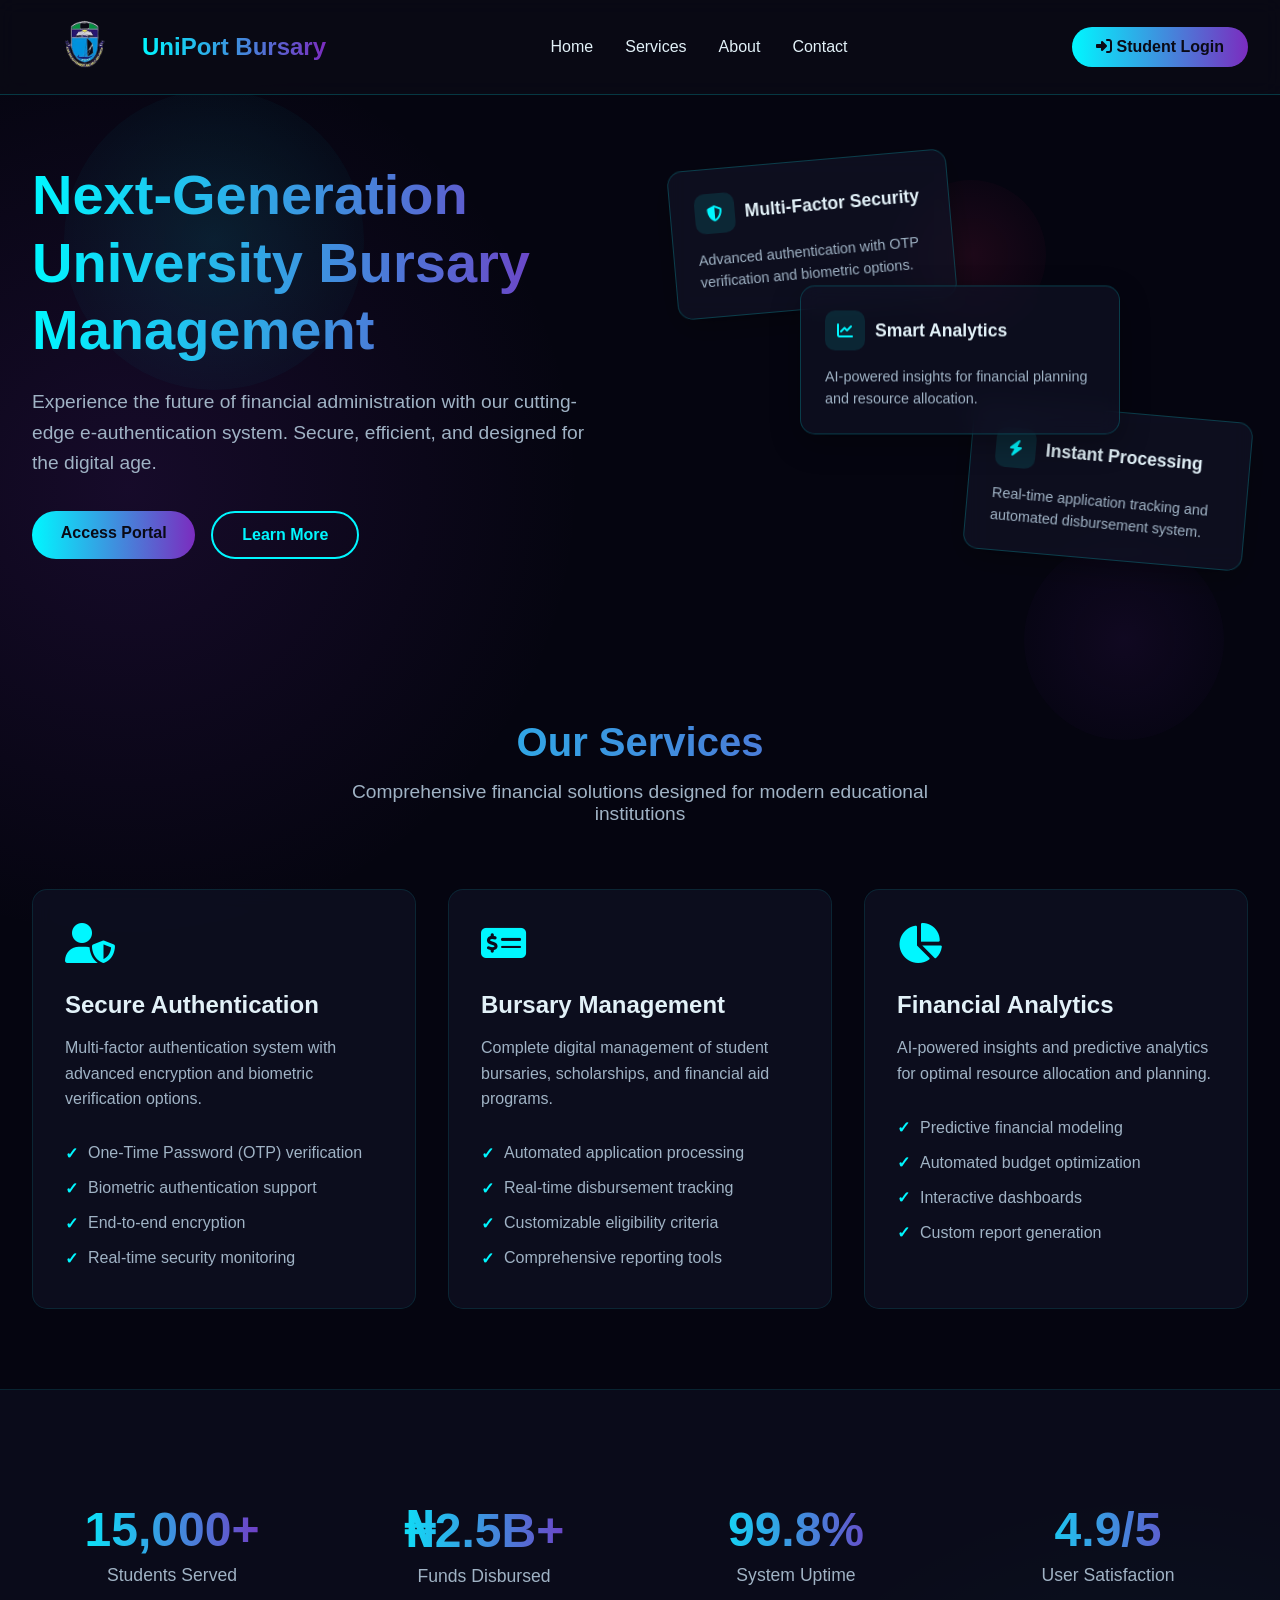
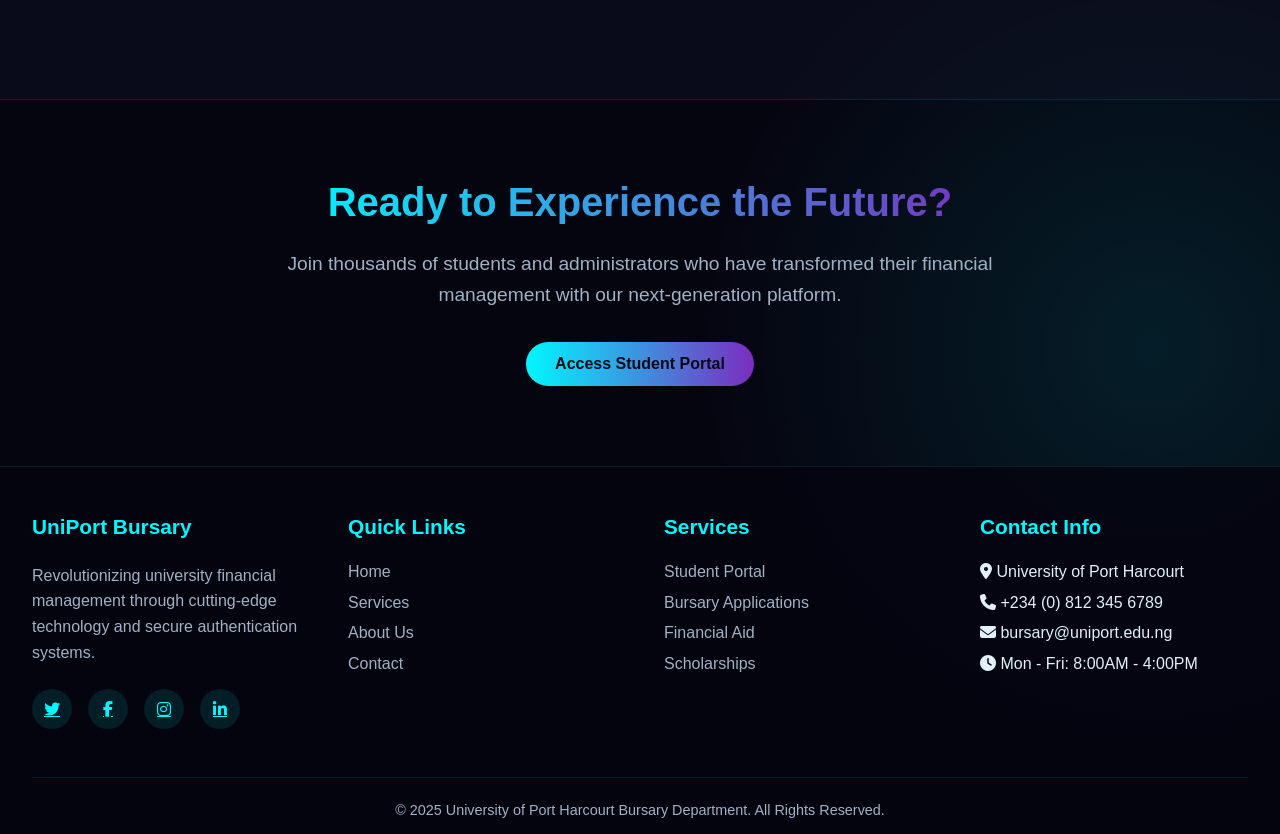
==== index.html @ b762d479 "Add files via upload" ====
<!DOCTYPE html>
<html lang="en">
<head>
    <meta charset="UTF-8">
    <meta name="viewport" content="width=device-width, initial-scale=1.0">
    <title>UniPort Bursary | Next-Gen Financial Management</title>
    <link rel="stylesheet" href="https://cdnjs.cloudflare.com/ajax/libs/font-awesome/6.4.0/css/all.min.css">
    <style>
        * {
            margin: 0;
            padding: 0;
            box-sizing: border-box;
            font-family: 'Segoe UI', Tahoma, Geneva, Verdana, sans-serif;
        }

        :root {
            --primary: #00f7ff;
            --secondary: #7b2cbf;
            --dark: #0a0a16;
            --darker: #050510;
            --light: #e2f1f8;
            --accent: #ff2a6d;
            --card-bg: rgba(16, 18, 36, 0.7);
        }

        body {
            background-color: var(--darker);
            color: var(--light);
            overflow-x: hidden;
            background-image: 
                radial-gradient(circle at 10% 20%, rgba(123, 44, 191, 0.15) 0%, transparent 20%),
                radial-gradient(circle at 90% 80%, rgba(0, 247, 255, 0.1) 0%, transparent 20%);
            min-height: 100vh;
        }

        /* Background Animation */
        .bg-animation {
            position: fixed;
            top: 0;
            left: 0;
            width: 100%;
            height: 100%;
            z-index: -1;
            overflow: hidden;
        }

        .floating-shape {
            position: absolute;
            border-radius: 50%;
            background: radial-gradient(circle, var(--primary), transparent);
            opacity: 0.1;
            animation: float 20s infinite linear;
        }

        .floating-shape:nth-child(1) {
            width: 300px;
            height: 300px;
            top: 10%;
            left: 5%;
            animation-delay: 0s;
        }

        .floating-shape:nth-child(2) {
            width: 200px;
            height: 200px;
            top: 60%;
            left: 80%;
            animation-delay: -5s;
            background: radial-gradient(circle, var(--secondary), transparent);
        }

        .floating-shape:nth-child(3) {
            width: 150px;
            height: 150px;
            top: 20%;
            left: 70%;
            animation-delay: -10s;
            background: radial-gradient(circle, var(--accent), transparent);
        }

        @keyframes float {
            0% {
                transform: translate(0, 0) rotate(0deg);
            }
            33% {
                transform: translate(30px, -50px) rotate(120deg);
            }
            66% {
                transform: translate(-20px, 20px) rotate(240deg);
            }
            100% {
                transform: translate(0, 0) rotate(360deg);
            }
        }

        /* Header & Navigation */
        header {
            background: rgba(10, 10, 22, 0.8);
            backdrop-filter: blur(10px);
            border-bottom: 1px solid rgba(0, 247, 255, 0.2);
            position: fixed;
            width: 100%;
            z-index: 1000;
            padding: 1rem 2rem;
        }

        .nav-container {
            max-width: 1400px;
            margin: 0 auto;
            display: flex;
            justify-content: space-between;
            align-items: center;
        }

        .logo {
            display: flex;
            align-items: center;
            gap: 10px;
        }

        .logo-icon {
            color: var(--primary);
            font-size: 1.8rem;
        }

        .logo-text {
            font-size: 1.5rem;
            font-weight: 700;
            background: linear-gradient(90deg, var(--primary), var(--secondary));
            -webkit-background-clip: text;
            -webkit-text-fill-color: transparent;
        }

        .nav-links {
            display: flex;
            gap: 2rem;
            list-style: none;
        }

        .nav-links a {
            color: var(--light);
            text-decoration: none;
            font-weight: 500;
            position: relative;
            padding: 0.5rem 0;
            transition: color 0.3s;
        }

        .nav-links a:hover {
            color: var(--primary);
        }

        .nav-links a::after {
            content: '';
            position: absolute;
            bottom: 0;
            left: 0;
            width: 0;
            height: 2px;
            background: var(--primary);
            transition: width 0.3s;
        }

        .nav-links a:hover::after {
            width: 100%;
        }

        .login-btn {
            background: linear-gradient(90deg, var(--primary), var(--secondary));
            color: var(--dark);
            border: none;
            padding: 0.7rem 1.5rem;
            border-radius: 30px;
            font-weight: 600;
            cursor: pointer;
            transition: transform 0.3s, box-shadow 0.3s;
            text-decoration: none;
            display: inline-block;
        }

        .login-btn:hover {
            transform: translateY(-3px);
            box-shadow: 0 5px 15px rgba(0, 247, 255, 0.4);
        }

        /* Hero Section */
        .hero {
            padding: 10rem 2rem 5rem;
            max-width: 1400px;
            margin: 0 auto;
            display: grid;
            grid-template-columns: 1fr 1fr;
            gap: 4rem;
            align-items: center;
        }

        .hero-content h1 {
            font-size: 3.5rem;
            line-height: 1.2;
            margin-bottom: 1.5rem;
            background: linear-gradient(90deg, var(--primary), var(--secondary));
            -webkit-background-clip: text;
            -webkit-text-fill-color: transparent;
        }

        .hero-content p {
            font-size: 1.2rem;
            margin-bottom: 2rem;
            color: #a0b3c5;
            line-height: 1.6;
        }

        .hero-btns {
            display: flex;
            gap: 1rem;
        }

        .btn {
            padding: 0.8rem 1.8rem;
            border-radius: 30px;
            font-weight: 600;
            cursor: pointer;
            transition: all 0.3s;
            text-decoration: none;
            display: inline-block;
        }

        .btn-primary {
            background: linear-gradient(90deg, var(--primary), var(--secondary));
            color: var(--dark);
            border: none;
        }

        .btn-secondary {
            background: transparent;
            color: var(--primary);
            border: 2px solid var(--primary);
        }

        .btn:hover {
            transform: translateY(-3px);
            box-shadow: 0 5px 15px rgba(0, 247, 255, 0.4);
        }

        .hero-visual {
            position: relative;
            height: 400px;
            display: flex;
            justify-content: center;
            align-items: center;
        }

        .floating-card {
            position: absolute;
            background: var(--card-bg);
            border-radius: 15px;
            padding: 1.5rem;
            backdrop-filter: blur(10px);
            border: 1px solid rgba(0, 247, 255, 0.2);
            box-shadow: 0 10px 30px rgba(0, 0, 0, 0.3);
            width: 280px;
            transition: transform 0.5s, opacity 0.5s;
        }

        .card-1 {
            top: 0;
            left: 0;
            transform: rotate(-5deg);
        }

        .card-2 {
            bottom: 0;
            right: 0;
            transform: rotate(5deg);
        }

        .card-3 {
            top: 50%;
            left: 50%;
            transform: translate(-50%, -50%) rotate(0deg);
            z-index: 2;
            width: 320px;
        }

        .floating-card:hover {
            transform: translateY(-10px) rotate(0deg);
            opacity: 1 !important;
        }

        .card-header {
            display: flex;
            align-items: center;
            gap: 10px;
            margin-bottom: 1rem;
        }

        .card-icon {
            width: 40px;
            height: 40px;
            border-radius: 10px;
            display: flex;
            align-items: center;
            justify-content: center;
            background: rgba(0, 247, 255, 0.1);
            color: var(--primary);
        }

        .card-title {
            font-size: 1.1rem;
            font-weight: 600;
        }

        .card-content {
            color: #a0b3c5;
            font-size: 0.9rem;
            line-height: 1.5;
        }

        /* Services Section */
        .services {
            padding: 5rem 2rem;
            max-width: 1400px;
            margin: 0 auto;
        }

        .section-header {
            text-align: center;
            margin-bottom: 4rem;
        }

        .section-title {
            font-size: 2.5rem;
            margin-bottom: 1rem;
            background: linear-gradient(90deg, var(--primary), var(--secondary));
            -webkit-background-clip: text;
            -webkit-text-fill-color: transparent;
        }

        .section-subtitle {
            color: #a0b3c5;
            font-size: 1.2rem;
            max-width: 600px;
            margin: 0 auto;
        }

        .services-grid {
            display: grid;
            grid-template-columns: repeat(auto-fit, minmax(300px, 1fr));
            gap: 2rem;
        }

        .service-card {
            background: var(--card-bg);
            border-radius: 15px;
            padding: 2rem;
            backdrop-filter: blur(10px);
            border: 1px solid rgba(0, 247, 255, 0.1);
            transition: transform 0.3s, border-color 0.3s;
            position: relative;
            overflow: hidden;
        }

        .service-card::before {
            content: '';
            position: absolute;
            top: 0;
            left: 0;
            width: 100%;
            height: 4px;
            background: linear-gradient(90deg, var(--primary), var(--secondary));
            transform: scaleX(0);
            transform-origin: left;
            transition: transform 0.5s;
        }

        .service-card:hover::before {
            transform: scaleX(1);
        }

        .service-card:hover {
            transform: translateY(-10px);
            border-color: rgba(0, 247, 255, 0.3);
        }

        .service-icon {
            font-size: 2.5rem;
            margin-bottom: 1.5rem;
            color: var(--primary);
        }

        .service-title {
            font-size: 1.5rem;
            margin-bottom: 1rem;
        }

        .service-desc {
            color: #a0b3c5;
            line-height: 1.6;
            margin-bottom: 1.5rem;
        }

        .service-features {
            list-style: none;
        }

        .service-features li {
            padding: 0.5rem 0;
            color: #a0b3c5;
            display: flex;
            align-items: center;
            gap: 10px;
        }

        .service-features li::before {
            content: '✓';
            color: var(--primary);
            font-weight: bold;
        }

        /* Stats Section */
        .stats {
            padding: 5rem 2rem;
            background: rgba(16, 18, 36, 0.5);
            border-top: 1px solid rgba(0, 247, 255, 0.1);
            border-bottom: 1px solid rgba(0, 247, 255, 0.1);
        }

        .stats-container {
            max-width: 1400px;
            margin: 0 auto;
            display: grid;
            grid-template-columns: repeat(auto-fit, minmax(200px, 1fr));
            gap: 2rem;
        }

        .stat-item {
            text-align: center;
            padding: 2rem;
        }

        .stat-number {
            font-size: 3rem;
            font-weight: 700;
            background: linear-gradient(90deg, var(--primary), var(--secondary));
            -webkit-background-clip: text;
            -webkit-text-fill-color: transparent;
            margin-bottom: 0.5rem;
        }

        .stat-label {
            color: #a0b3c5;
            font-size: 1.1rem;
        }

        /* CTA Section */
        .cta {
            padding: 5rem 2rem;
            text-align: center;
            max-width: 800px;
            margin: 0 auto;
        }

        .cta h2 {
            font-size: 2.5rem;
            margin-bottom: 1.5rem;
            background: linear-gradient(90deg, var(--primary), var(--secondary));
            -webkit-background-clip: text;
            -webkit-text-fill-color: transparent;
        }

        .cta p {
            color: #a0b3c5;
            font-size: 1.2rem;
            margin-bottom: 2rem;
            line-height: 1.6;
        }

        /* Footer */
        footer {
            background: rgba(5, 5, 16, 0.9);
            border-top: 1px solid rgba(0, 247, 255, 0.1);
            padding: 3rem 2rem 1rem;
        }

        .footer-container {
            max-width: 1400px;
            margin: 0 auto;
            display: grid;
            grid-template-columns: repeat(auto-fit, minmax(200px, 1fr));
            gap: 3rem;
        }

        .footer-col h3 {
            font-size: 1.3rem;
            margin-bottom: 1.5rem;
            color: var(--primary);
        }

        .footer-links {
            list-style: none;
        }

        .footer-links li {
            margin-bottom: 0.8rem;
        }

        .footer-links a {
            color: #a0b3c5;
            text-decoration: none;
            transition: color 0.3s;
        }

        .footer-links a:hover {
            color: var(--primary);
        }

        .social-links {
            display: flex;
            gap: 1rem;
            margin-top: 1.5rem;
        }

        .social-links a {
            width: 40px;
            height: 40px;
            border-radius: 50%;
            background: rgba(0, 247, 255, 0.1);
            display: flex;
            align-items: center;
            justify-content: center;
            color: var(--primary);
            transition: all 0.3s;
        }

        .social-links a:hover {
            background: var(--primary);
            color: var(--dark);
            transform: translateY(-3px);
        }

        .copyright {
            text-align: center;
            margin-top: 3rem;
            padding-top: 1.5rem;
            border-top: 1px solid rgba(0, 247, 255, 0.1);
            color: #a0b3c5;
            font-size: 0.9rem;
        }

        /* Responsive Design */
        @media (max-width: 992px) {
            .hero {
                grid-template-columns: 1fr;
                text-align: center;
            }

            .hero-visual {
                height: 300px;
            }

            .floating-card {
                width: 220px;
            }

            .card-3 {
                width: 250px;
            }
        }

        @media (max-width: 768px) {
            .nav-links {
                display: none;
            }

            .mobile-menu-btn {
                display: block;
            }

            .hero-content h1 {
                font-size: 2.5rem;
            }

            .section-title {
                font-size: 2rem;
            }
        }
    </style>
</head>
<body>
    <!-- Background Animation -->
    <div class="bg-animation">
        <div class="floating-shape"></div>
        <div class="floating-shape"></div>
        <div class="floating-shape"></div>
    </div>

    <!-- Header -->
    <header>
        <div class="nav-container">
            <div class="logo">
                <div class="logo-icon">
                    <img src="images/logo.png" class="" width="100">
                </div>
                <div class="logo-text">UniPort Bursary</div>
            </div>
            
            <ul class="nav-links">
                <li><a href="#home">Home</a></li>
                <li><a href="#services">Services</a></li>
                <li><a href="#about">About</a></li>
                <li><a href="#contact">Contact</a></li>
            </ul>
            
            <a href="login.html" class="login-btn">
                <i class="fas fa-sign-in-alt"></i> Student Login
            </a>
        </div>
    </header>

    <!-- Hero Section -->
    <section class="hero" id="home">
        <div class="hero-content">
            <h1>Next-Generation University Bursary Management</h1>
            <p>Experience the future of financial administration with our cutting-edge e-authentication system. Secure, efficient, and designed for the digital age.</p>
            <div class="hero-btns">
                <a href="login.html" class="btn btn-primary">Access Portal</a>
                <a href="#services" class="btn btn-secondary">Learn More</a>
            </div>
        </div>
        
        <div class="hero-visual">
            <div class="floating-card card-1">
                <div class="card-header">
                    <div class="card-icon">
                        <i class="fas fa-shield-alt"></i>
                    </div>
                    <div class="card-title">Multi-Factor Security</div>
                </div>
                <div class="card-content">
                    Advanced authentication with OTP verification and biometric options.
                </div>
            </div>
            
            <div class="floating-card card-2">
                <div class="card-header">
                    <div class="card-icon">
                        <i class="fas fa-bolt"></i>
                    </div>
                    <div class="card-title">Instant Processing</div>
                </div>
                <div class="card-content">
                    Real-time application tracking and automated disbursement system.
                </div>
            </div>
            
            <div class="floating-card card-3">
                <div class="card-header">
                    <div class="card-icon">
                        <i class="fas fa-chart-line"></i>
                    </div>
                    <div class="card-title">Smart Analytics</div>
                </div>
                <div class="card-content">
                    AI-powered insights for financial planning and resource allocation.
                </div>
            </div>
        </div>
    </section>

    <!-- Services Section -->
    <section class="services" id="services">
        <div class="section-header">
            <h2 class="section-title">Our Services</h2>
            <p class="section-subtitle">Comprehensive financial solutions designed for modern educational institutions</p>
        </div>
        
        <div class="services-grid">
            <div class="service-card">
                <div class="service-icon">
                    <i class="fas fa-user-shield"></i>
                </div>
                <h3 class="service-title">Secure Authentication</h3>
                <p class="service-desc">Multi-factor authentication system with advanced encryption and biometric verification options.</p>
                <ul class="service-features">
                    <li>One-Time Password (OTP) verification</li>
                    <li>Biometric authentication support</li>
                    <li>End-to-end encryption</li>
                    <li>Real-time security monitoring</li>
                </ul>
            </div>
            
            <div class="service-card">
                <div class="service-icon">
                    <i class="fas fa-money-check-alt"></i>
                </div>
                <h3 class="service-title">Bursary Management</h3>
                <p class="service-desc">Complete digital management of student bursaries, scholarships, and financial aid programs.</p>
                <ul class="service-features">
                    <li>Automated application processing</li>
                    <li>Real-time disbursement tracking</li>
                    <li>Customizable eligibility criteria</li>
                    <li>Comprehensive reporting tools</li>
                </ul>
            </div>
            
            <div class="service-card">
                <div class="service-icon">
                    <i class="fas fa-chart-pie"></i>
                </div>
                <h3 class="service-title">Financial Analytics</h3>
                <p class="service-desc">AI-powered insights and predictive analytics for optimal resource allocation and planning.</p>
                <ul class="service-features">
                    <li>Predictive financial modeling</li>
                    <li>Automated budget optimization</li>
                    <li>Interactive dashboards</li>
                    <li>Custom report generation</li>
                </ul>
            </div>
        </div>
    </section>

    <!-- Stats Section -->
    <section class="stats">
        <div class="stats-container">
            <div class="stat-item">
                <div class="stat-number">15,000+</div>
                <div class="stat-label">Students Served</div>
            </div>
            <div class="stat-item">
                <div class="stat-number">₦2.5B+</div>
                <div class="stat-label">Funds Disbursed</div>
            </div>
            <div class="stat-item">
                <div class="stat-number">99.8%</div>
                <div class="stat-label">System Uptime</div>
            </div>
            <div class="stat-item">
                <div class="stat-number">4.9/5</div>
                <div class="stat-label">User Satisfaction</div>
            </div>
        </div>
    </section>

    <!-- CTA Section -->
    <section class="cta">
        <h2>Ready to Experience the Future?</h2>
        <p>Join thousands of students and administrators who have transformed their financial management with our next-generation platform.</p>
        <a href="login.html" class="btn btn-primary">Access Student Portal</a>
    </section>

    <!-- Footer -->
    <footer>
        <div class="footer-container">
            <div class="footer-col">
                <h3>UniPort Bursary</h3>
                <p style="color: #a0b3c5; line-height: 1.6;">Revolutionizing university financial management through cutting-edge technology and secure authentication systems.</p>
                <div class="social-links">
                    <a href="#"><i class="fab fa-twitter"></i></a>
                    <a href="#"><i class="fab fa-facebook-f"></i></a>
                    <a href="#"><i class="fab fa-instagram"></i></a>
                    <a href="#"><i class="fab fa-linkedin-in"></i></a>
                </div>
            </div>
            
            <div class="footer-col">
                <h3>Quick Links</h3>
                <ul class="footer-links">
                    <li><a href="#home">Home</a></li>
                    <li><a href="#services">Services</a></li>
                    <li><a href="#about">About Us</a></li>
                    <li><a href="#contact">Contact</a></li>
                </ul>
            </div>
            
            <div class="footer-col">
                <h3>Services</h3>
                <ul class="footer-links">
                    <li><a href="#">Student Portal</a></li>
                    <li><a href="#">Bursary Applications</a></li>
                    <li><a href="#">Financial Aid</a></li>
                    <li><a href="#">Scholarships</a></li>
                </ul>
            </div>
            
            <div class="footer-col">
                <h3>Contact Info</h3>
                <ul class="footer-links">
                    <li><i class="fas fa-map-marker-alt"></i> University of Port Harcourt</li>
                    <li><i class="fas fa-phone"></i> +234 (0) 812 345 6789</li>
                    <li><i class="fas fa-envelope"></i> bursary@uniport.edu.ng</li>
                    <li><i class="fas fa-clock"></i> Mon - Fri: 8:00AM - 4:00PM</li>
                </ul>
            </div>
        </div>
        
        <div class="copyright">
            &copy; 2025 University of Port Harcourt Bursary Department. All Rights Reserved.
        </div>
    </footer>

    <script>
        // Floating cards animation
        document.addEventListener('DOMContentLoaded', function() {
            const cards = document.querySelectorAll('.floating-card');
            
            cards.forEach((card, index) => {
                // Set initial random positions for animation
                card.style.animationDelay = `${index * 0.5}s`;
                
                // Add hover effect
                card.addEventListener('mouseenter', function() {
                    cards.forEach(otherCard => {
                        if (otherCard !== card) {
                            otherCard.style.opacity = '0.7';
                            otherCard.style.transform = 'scale(0.95)';
                        }
                    });
                });
                
                card.addEventListener('mouseleave', function() {
                    cards.forEach(otherCard => {
                        if (otherCard !== card) {
                            otherCard.style.opacity = '1';
                            otherCard.style.transform = '';
                        }
                    });
                });
            });
            
            // Smooth scrolling for anchor links
            document.querySelectorAll('a[href^="#"]').forEach(anchor => {
                anchor.addEventListener('click', function(e) {
                    e.preventDefault();
                    
                    const targetId = this.getAttribute('href');
                    if (targetId === '#') return;
                    
                    const targetElement = document.querySelector(targetId);
                    if (targetElement) {
                        window.scrollTo({
                            top: targetElement.offsetTop - 80,
                            behavior: 'smooth'
                        });
                    }
                });
            });
        });
    </script>
</body>
</html>
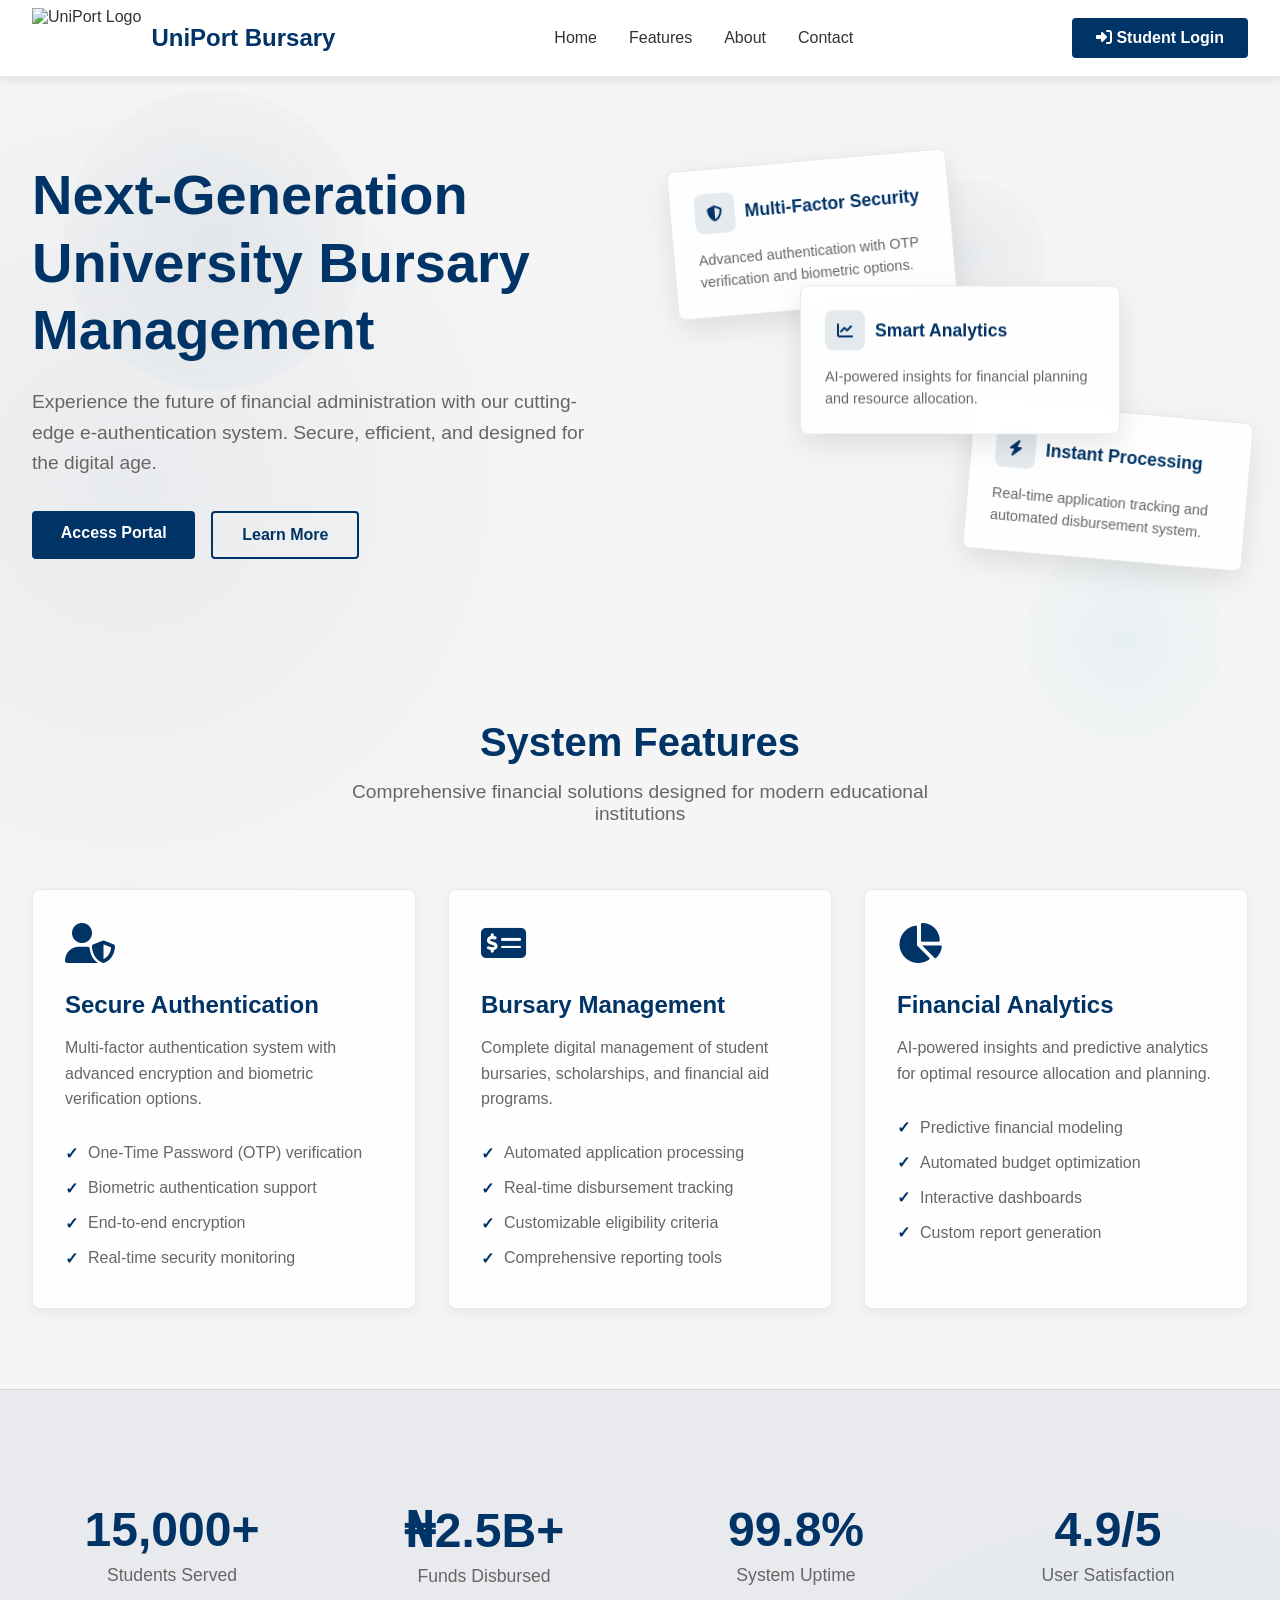
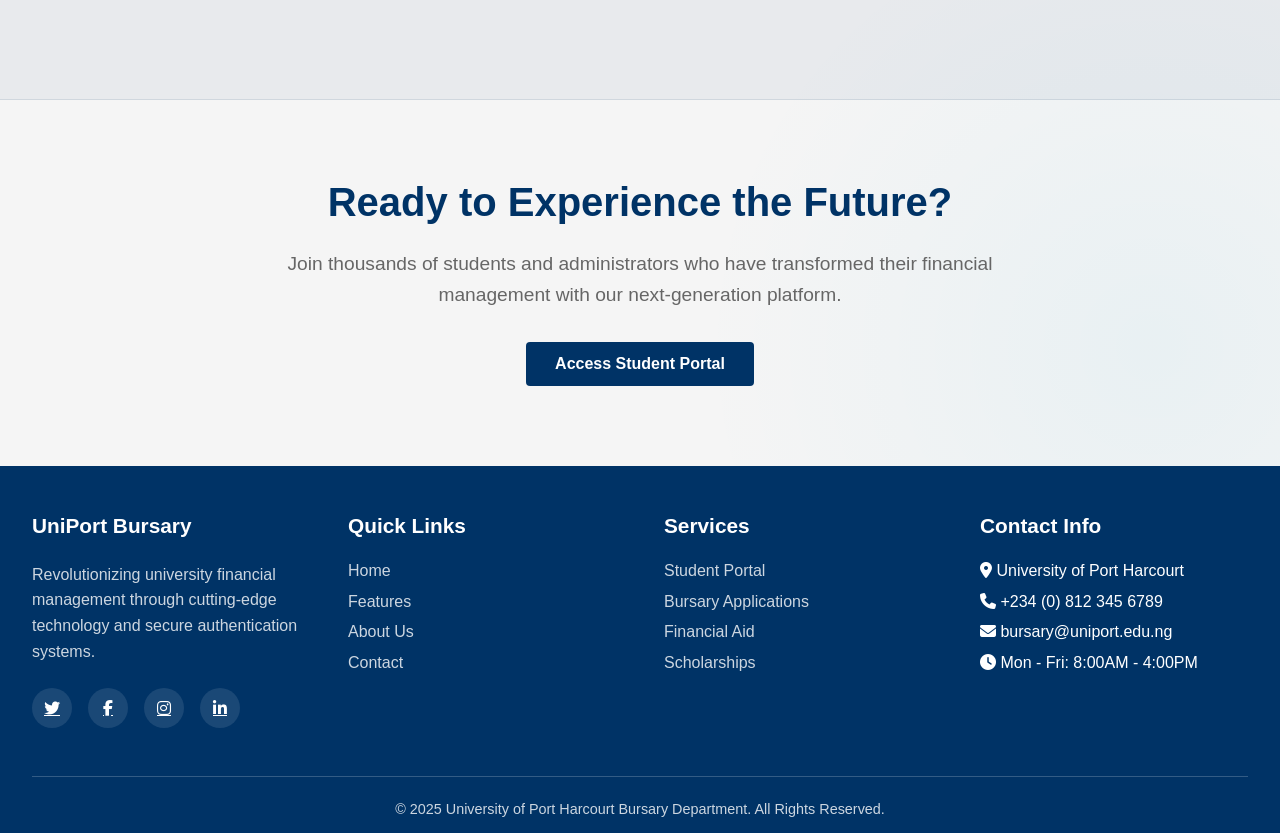
==== commit 33d5d8a7: "2FA demo implemented" ====
--- a/index.html
+++ b/index.html
@@ -14,22 +14,24 @@
         }
 
         :root {
-            --primary: #00f7ff;
-            --secondary: #7b2cbf;
-            --dark: #0a0a16;
-            --darker: #050510;
-            --light: #e2f1f8;
-            --accent: #ff2a6d;
-            --card-bg: rgba(16, 18, 36, 0.7);
+            --primary: #003366; /* UniPort Blue */
+            --secondary: #ffffff; /* White */
+            --accent: #0099cc; /* Lighter blue accent */
+            --dark: #001a33; /* Dark blue */
+            --darker: #000d1a; /* Darker blue */
+            --light: #f5f5f5; /* Light background */
+            --card-bg: rgba(255, 255, 255, 0.9);
+            --text-dark: #333333;
+            --text-light: #666666;
         }
 
         body {
-            background-color: var(--darker);
-            color: var(--light);
+            background-color: var(--light);
+            color: var(--text-dark);
             overflow-x: hidden;
             background-image: 
-                radial-gradient(circle at 10% 20%, rgba(123, 44, 191, 0.15) 0%, transparent 20%),
-                radial-gradient(circle at 90% 80%, rgba(0, 247, 255, 0.1) 0%, transparent 20%);
+                radial-gradient(circle at 10% 20%, rgba(0, 51, 102, 0.05) 0%, transparent 20%),
+                radial-gradient(circle at 90% 80%, rgba(0, 153, 204, 0.05) 0%, transparent 20%);
             min-height: 100vh;
         }
 
@@ -48,7 +50,7 @@
             position: absolute;
             border-radius: 50%;
             background: radial-gradient(circle, var(--primary), transparent);
-            opacity: 0.1;
+            opacity: 0.05;
             animation: float 20s infinite linear;
         }
 
@@ -66,7 +68,7 @@
             top: 60%;
             left: 80%;
             animation-delay: -5s;
-            background: radial-gradient(circle, var(--secondary), transparent);
+            background: radial-gradient(circle, var(--accent), transparent);
         }
 
         .floating-shape:nth-child(3) {
@@ -75,7 +77,7 @@
             top: 20%;
             left: 70%;
             animation-delay: -10s;
-            background: radial-gradient(circle, var(--accent), transparent);
+            background: radial-gradient(circle, var(--primary), transparent);
         }
 
         @keyframes float {
@@ -95,13 +97,14 @@
 
         /* Header & Navigation */
         header {
-            background: rgba(10, 10, 22, 0.8);
+            background: rgba(255, 255, 255, 0.95);
             backdrop-filter: blur(10px);
-            border-bottom: 1px solid rgba(0, 247, 255, 0.2);
+            border-bottom: 1px solid rgba(0, 51, 102, 0.1);
             position: fixed;
             width: 100%;
             z-index: 1000;
-            padding: 1rem 2rem;
+            padding: 0.5rem 2rem;
+            box-shadow: 0 2px 10px rgba(0, 0, 0, 0.1);
         }
 
         .nav-container {
@@ -118,17 +121,15 @@
             gap: 10px;
         }
 
-        .logo-icon {
-            color: var(--primary);
-            font-size: 1.8rem;
+        .logo img {
+            height: 60px;
+            width: auto;
         }
 
         .logo-text {
             font-size: 1.5rem;
             font-weight: 700;
-            background: linear-gradient(90deg, var(--primary), var(--secondary));
-            -webkit-background-clip: text;
-            -webkit-text-fill-color: transparent;
+            color: var(--primary);
         }
 
         .nav-links {
@@ -138,7 +139,7 @@
         }
 
         .nav-links a {
-            color: var(--light);
+            color: var(--text-dark);
             text-decoration: none;
             font-weight: 500;
             position: relative;
@@ -166,21 +167,22 @@
         }
 
         .login-btn {
-            background: linear-gradient(90deg, var(--primary), var(--secondary));
-            color: var(--dark);
+            background: var(--primary);
+            color: var(--secondary);
             border: none;
             padding: 0.7rem 1.5rem;
-            border-radius: 30px;
+            border-radius: 4px;
             font-weight: 600;
             cursor: pointer;
-            transition: transform 0.3s, box-shadow 0.3s;
+            transition: all 0.3s;
             text-decoration: none;
             display: inline-block;
         }
 
         .login-btn:hover {
-            transform: translateY(-3px);
-            box-shadow: 0 5px 15px rgba(0, 247, 255, 0.4);
+            background: var(--accent);
+            transform: translateY(-2px);
+            box-shadow: 0 5px 15px rgba(0, 51, 102, 0.3);
         }
 
         /* Hero Section */
@@ -198,15 +200,13 @@
             font-size: 3.5rem;
             line-height: 1.2;
             margin-bottom: 1.5rem;
-            background: linear-gradient(90deg, var(--primary), var(--secondary));
-            -webkit-background-clip: text;
-            -webkit-text-fill-color: transparent;
+            color: var(--primary);
         }
 
         .hero-content p {
             font-size: 1.2rem;
             margin-bottom: 2rem;
-            color: #a0b3c5;
+            color: var(--text-light);
             line-height: 1.6;
         }
 
@@ -217,7 +217,7 @@
 
         .btn {
             padding: 0.8rem 1.8rem;
-            border-radius: 30px;
+            border-radius: 4px;
             font-weight: 600;
             cursor: pointer;
             transition: all 0.3s;
@@ -226,8 +226,8 @@
         }
 
         .btn-primary {
-            background: linear-gradient(90deg, var(--primary), var(--secondary));
-            color: var(--dark);
+            background: var(--primary);
+            color: var(--secondary);
             border: none;
         }
 
@@ -239,7 +239,15 @@
 
         .btn:hover {
             transform: translateY(-3px);
-            box-shadow: 0 5px 15px rgba(0, 247, 255, 0.4);
+            box-shadow: 0 5px 15px rgba(0, 51, 102, 0.3);
+        }
+
+        .btn-primary:hover {
+            background: var(--accent);
+        }
+
+        .btn-secondary:hover {
+            background: rgba(0, 51, 102, 0.1);
         }
 
         .hero-visual {
@@ -253,11 +261,11 @@
         .floating-card {
             position: absolute;
             background: var(--card-bg);
-            border-radius: 15px;
+            border-radius: 8px;
             padding: 1.5rem;
             backdrop-filter: blur(10px);
-            border: 1px solid rgba(0, 247, 255, 0.2);
-            box-shadow: 0 10px 30px rgba(0, 0, 0, 0.3);
+            border: 1px solid rgba(0, 51, 102, 0.1);
+            box-shadow: 0 10px 30px rgba(0, 0, 0, 0.1);
             width: 280px;
             transition: transform 0.5s, opacity 0.5s;
         }
@@ -285,6 +293,7 @@
         .floating-card:hover {
             transform: translateY(-10px) rotate(0deg);
             opacity: 1 !important;
+            box-shadow: 0 15px 30px rgba(0, 0, 0, 0.15);
         }
 
         .card-header {
@@ -297,27 +306,28 @@
         .card-icon {
             width: 40px;
             height: 40px;
-            border-radius: 10px;
+            border-radius: 8px;
             display: flex;
             align-items: center;
             justify-content: center;
-            background: rgba(0, 247, 255, 0.1);
+            background: rgba(0, 51, 102, 0.1);
             color: var(--primary);
         }
 
         .card-title {
             font-size: 1.1rem;
             font-weight: 600;
+            color: var(--primary);
         }
 
         .card-content {
-            color: #a0b3c5;
+            color: var(--text-light);
             font-size: 0.9rem;
             line-height: 1.5;
         }
 
-        /* Services Section */
-        .services {
+        /* Features Section */
+        .features {
             padding: 5rem 2rem;
             max-width: 1400px;
             margin: 0 auto;
@@ -331,87 +341,87 @@
         .section-title {
             font-size: 2.5rem;
             margin-bottom: 1rem;
-            background: linear-gradient(90deg, var(--primary), var(--secondary));
-            -webkit-background-clip: text;
-            -webkit-text-fill-color: transparent;
+            color: var(--primary);
         }
 
         .section-subtitle {
-            color: #a0b3c5;
+            color: var(--text-light);
             font-size: 1.2rem;
             max-width: 600px;
             margin: 0 auto;
         }
 
-        .services-grid {
+        .features-grid {
             display: grid;
             grid-template-columns: repeat(auto-fit, minmax(300px, 1fr));
             gap: 2rem;
         }
 
-        .service-card {
+        .feature-card {
             background: var(--card-bg);
-            border-radius: 15px;
+            border-radius: 8px;
             padding: 2rem;
-            backdrop-filter: blur(10px);
-            border: 1px solid rgba(0, 247, 255, 0.1);
+            border: 1px solid rgba(0, 51, 102, 0.1);
             transition: transform 0.3s, border-color 0.3s;
             position: relative;
             overflow: hidden;
-        }
-
-        .service-card::before {
+            box-shadow: 0 5px 15px rgba(0, 0, 0, 0.05);
+        }
+
+        .feature-card::before {
             content: '';
             position: absolute;
             top: 0;
             left: 0;
             width: 100%;
             height: 4px;
-            background: linear-gradient(90deg, var(--primary), var(--secondary));
+            background: var(--primary);
             transform: scaleX(0);
             transform-origin: left;
             transition: transform 0.5s;
         }
 
-        .service-card:hover::before {
+        .feature-card:hover::before {
             transform: scaleX(1);
         }
 
-        .service-card:hover {
+        .feature-card:hover {
             transform: translateY(-10px);
-            border-color: rgba(0, 247, 255, 0.3);
-        }
-
-        .service-icon {
+            border-color: rgba(0, 51, 102, 0.3);
+            box-shadow: 0 15px 30px rgba(0, 0, 0, 0.1);
+        }
+
+        .feature-icon {
             font-size: 2.5rem;
             margin-bottom: 1.5rem;
             color: var(--primary);
         }
 
-        .service-title {
+        .feature-title {
             font-size: 1.5rem;
             margin-bottom: 1rem;
-        }
-
-        .service-desc {
-            color: #a0b3c5;
+            color: var(--primary);
+        }
+
+        .feature-desc {
+            color: var(--text-light);
             line-height: 1.6;
             margin-bottom: 1.5rem;
         }
 
-        .service-features {
+        .feature-list {
             list-style: none;
         }
 
-        .service-features li {
+        .feature-list li {
             padding: 0.5rem 0;
-            color: #a0b3c5;
+            color: var(--text-light);
             display: flex;
             align-items: center;
             gap: 10px;
         }
 
-        .service-features li::before {
+        .feature-list li::before {
             content: '✓';
             color: var(--primary);
             font-weight: bold;
@@ -420,9 +430,9 @@
         /* Stats Section */
         .stats {
             padding: 5rem 2rem;
-            background: rgba(16, 18, 36, 0.5);
-            border-top: 1px solid rgba(0, 247, 255, 0.1);
-            border-bottom: 1px solid rgba(0, 247, 255, 0.1);
+            background: rgba(0, 51, 102, 0.05);
+            border-top: 1px solid rgba(0, 51, 102, 0.1);
+            border-bottom: 1px solid rgba(0, 51, 102, 0.1);
         }
 
         .stats-container {
@@ -441,14 +451,12 @@
         .stat-number {
             font-size: 3rem;
             font-weight: 700;
-            background: linear-gradient(90deg, var(--primary), var(--secondary));
-            -webkit-background-clip: text;
-            -webkit-text-fill-color: transparent;
+            color: var(--primary);
             margin-bottom: 0.5rem;
         }
 
         .stat-label {
-            color: #a0b3c5;
+            color: var(--text-light);
             font-size: 1.1rem;
         }
 
@@ -463,13 +471,11 @@
         .cta h2 {
             font-size: 2.5rem;
             margin-bottom: 1.5rem;
-            background: linear-gradient(90deg, var(--primary), var(--secondary));
-            -webkit-background-clip: text;
-            -webkit-text-fill-color: transparent;
+            color: var(--primary);
         }
 
         .cta p {
-            color: #a0b3c5;
+            color: var(--text-light);
             font-size: 1.2rem;
             margin-bottom: 2rem;
             line-height: 1.6;
@@ -477,8 +483,8 @@
 
         /* Footer */
         footer {
-            background: rgba(5, 5, 16, 0.9);
-            border-top: 1px solid rgba(0, 247, 255, 0.1);
+            background: var(--primary);
+            color: var(--secondary);
             padding: 3rem 2rem 1rem;
         }
 
@@ -493,7 +499,7 @@
         .footer-col h3 {
             font-size: 1.3rem;
             margin-bottom: 1.5rem;
-            color: var(--primary);
+            color: var(--secondary);
         }
 
         .footer-links {
@@ -505,13 +511,13 @@
         }
 
         .footer-links a {
-            color: #a0b3c5;
+            color: rgba(255, 255, 255, 0.8);
             text-decoration: none;
             transition: color 0.3s;
         }
 
         .footer-links a:hover {
-            color: var(--primary);
+            color: var(--secondary);
         }
 
         .social-links {
@@ -524,17 +530,17 @@
             width: 40px;
             height: 40px;
             border-radius: 50%;
-            background: rgba(0, 247, 255, 0.1);
+            background: rgba(255, 255, 255, 0.1);
             display: flex;
             align-items: center;
             justify-content: center;
-            color: var(--primary);
+            color: var(--secondary);
             transition: all 0.3s;
         }
 
         .social-links a:hover {
-            background: var(--primary);
-            color: var(--dark);
+            background: var(--secondary);
+            color: var(--primary);
             transform: translateY(-3px);
         }
 
@@ -542,9 +548,19 @@
             text-align: center;
             margin-top: 3rem;
             padding-top: 1.5rem;
-            border-top: 1px solid rgba(0, 247, 255, 0.1);
-            color: #a0b3c5;
+            border-top: 1px solid rgba(255, 255, 255, 0.2);
+            color: rgba(255, 255, 255, 0.8);
             font-size: 0.9rem;
+        }
+
+        /* Mobile Menu */
+        .mobile-menu-btn {
+            display: none;
+            background: none;
+            border: none;
+            color: var(--primary);
+            font-size: 1.5rem;
+            cursor: pointer;
         }
 
         /* Responsive Design */
@@ -570,6 +586,28 @@
         @media (max-width: 768px) {
             .nav-links {
                 display: none;
+                position: absolute;
+                top: 100%;
+                left: 0;
+                width: 100%;
+                background: var(--secondary);
+                flex-direction: column;
+                padding: 1rem 0;
+                box-shadow: 0 5px 10px rgba(0, 0, 0, 0.1);
+            }
+
+            .nav-links.active {
+                display: flex;
+            }
+
+            .nav-links li {
+                width: 100%;
+                text-align: center;
+            }
+
+            .nav-links a {
+                display: block;
+                padding: 1rem;
             }
 
             .mobile-menu-btn {
@@ -598,15 +636,17 @@
     <header>
         <div class="nav-container">
             <div class="logo">
-                <div class="logo-icon">
-                    <img src="images/logo.png" class="" width="100">
-                </div>
+                <img src="https://www.uniport.edu.ng/wp-content/themes/unipix/assets/images/logo/uniport_logo1.png" alt="UniPort Logo">
                 <div class="logo-text">UniPort Bursary</div>
             </div>
+            
+            <button class="mobile-menu-btn">
+                <i class="fas fa-bars"></i>
+            </button>
             
             <ul class="nav-links">
                 <li><a href="#home">Home</a></li>
-                <li><a href="#services">Services</a></li>
+                <li><a href="#features">Features</a></li>
                 <li><a href="#about">About</a></li>
                 <li><a href="#contact">Contact</a></li>
             </ul>
@@ -624,7 +664,7 @@
             <p>Experience the future of financial administration with our cutting-edge e-authentication system. Secure, efficient, and designed for the digital age.</p>
             <div class="hero-btns">
                 <a href="login.html" class="btn btn-primary">Access Portal</a>
-                <a href="#services" class="btn btn-secondary">Learn More</a>
+                <a href="#features" class="btn btn-secondary">Learn More</a>
             </div>
         </div>
         
@@ -667,21 +707,21 @@
         </div>
     </section>
 
-    <!-- Services Section -->
-    <section class="services" id="services">
+    <!-- Features Section -->
+    <section class="features" id="features">
         <div class="section-header">
-            <h2 class="section-title">Our Services</h2>
+            <h2 class="section-title">System Features</h2>
             <p class="section-subtitle">Comprehensive financial solutions designed for modern educational institutions</p>
         </div>
         
-        <div class="services-grid">
-            <div class="service-card">
-                <div class="service-icon">
+        <div class="features-grid">
+            <div class="feature-card">
+                <div class="feature-icon">
                     <i class="fas fa-user-shield"></i>
                 </div>
-                <h3 class="service-title">Secure Authentication</h3>
-                <p class="service-desc">Multi-factor authentication system with advanced encryption and biometric verification options.</p>
-                <ul class="service-features">
+                <h3 class="feature-title">Secure Authentication</h3>
+                <p class="feature-desc">Multi-factor authentication system with advanced encryption and biometric verification options.</p>
+                <ul class="feature-list">
                     <li>One-Time Password (OTP) verification</li>
                     <li>Biometric authentication support</li>
                     <li>End-to-end encryption</li>
@@ -689,13 +729,13 @@
                 </ul>
             </div>
             
-            <div class="service-card">
-                <div class="service-icon">
+            <div class="feature-card">
+                <div class="feature-icon">
                     <i class="fas fa-money-check-alt"></i>
                 </div>
-                <h3 class="service-title">Bursary Management</h3>
-                <p class="service-desc">Complete digital management of student bursaries, scholarships, and financial aid programs.</p>
-                <ul class="service-features">
+                <h3 class="feature-title">Bursary Management</h3>
+                <p class="feature-desc">Complete digital management of student bursaries, scholarships, and financial aid programs.</p>
+                <ul class="feature-list">
                     <li>Automated application processing</li>
                     <li>Real-time disbursement tracking</li>
                     <li>Customizable eligibility criteria</li>
@@ -703,13 +743,13 @@
                 </ul>
             </div>
             
-            <div class="service-card">
-                <div class="service-icon">
+            <div class="feature-card">
+                <div class="feature-icon">
                     <i class="fas fa-chart-pie"></i>
                 </div>
-                <h3 class="service-title">Financial Analytics</h3>
-                <p class="service-desc">AI-powered insights and predictive analytics for optimal resource allocation and planning.</p>
-                <ul class="service-features">
+                <h3 class="feature-title">Financial Analytics</h3>
+                <p class="feature-desc">AI-powered insights and predictive analytics for optimal resource allocation and planning.</p>
+                <ul class="feature-list">
                     <li>Predictive financial modeling</li>
                     <li>Automated budget optimization</li>
                     <li>Interactive dashboards</li>
@@ -753,7 +793,7 @@
         <div class="footer-container">
             <div class="footer-col">
                 <h3>UniPort Bursary</h3>
-                <p style="color: #a0b3c5; line-height: 1.6;">Revolutionizing university financial management through cutting-edge technology and secure authentication systems.</p>
+                <p style="color: rgba(255, 255, 255, 0.8); line-height: 1.6;">Revolutionizing university financial management through cutting-edge technology and secure authentication systems.</p>
                 <div class="social-links">
                     <a href="#"><i class="fab fa-twitter"></i></a>
                     <a href="#"><i class="fab fa-facebook-f"></i></a>
@@ -766,7 +806,7 @@
                 <h3>Quick Links</h3>
                 <ul class="footer-links">
                     <li><a href="#home">Home</a></li>
-                    <li><a href="#services">Services</a></li>
+                    <li><a href="#features">Features</a></li>
                     <li><a href="#about">About Us</a></li>
                     <li><a href="#contact">Contact</a></li>
                 </ul>
@@ -844,6 +884,14 @@
                     }
                 });
             });
+            
+            // Mobile menu toggle
+            const mobileMenuBtn = document.querySelector('.mobile-menu-btn');
+            const navLinks = document.querySelector('.nav-links');
+            
+            mobileMenuBtn.addEventListener('click', function() {
+                navLinks.classList.toggle('active');
+            });
         });
     </script>
 </body>
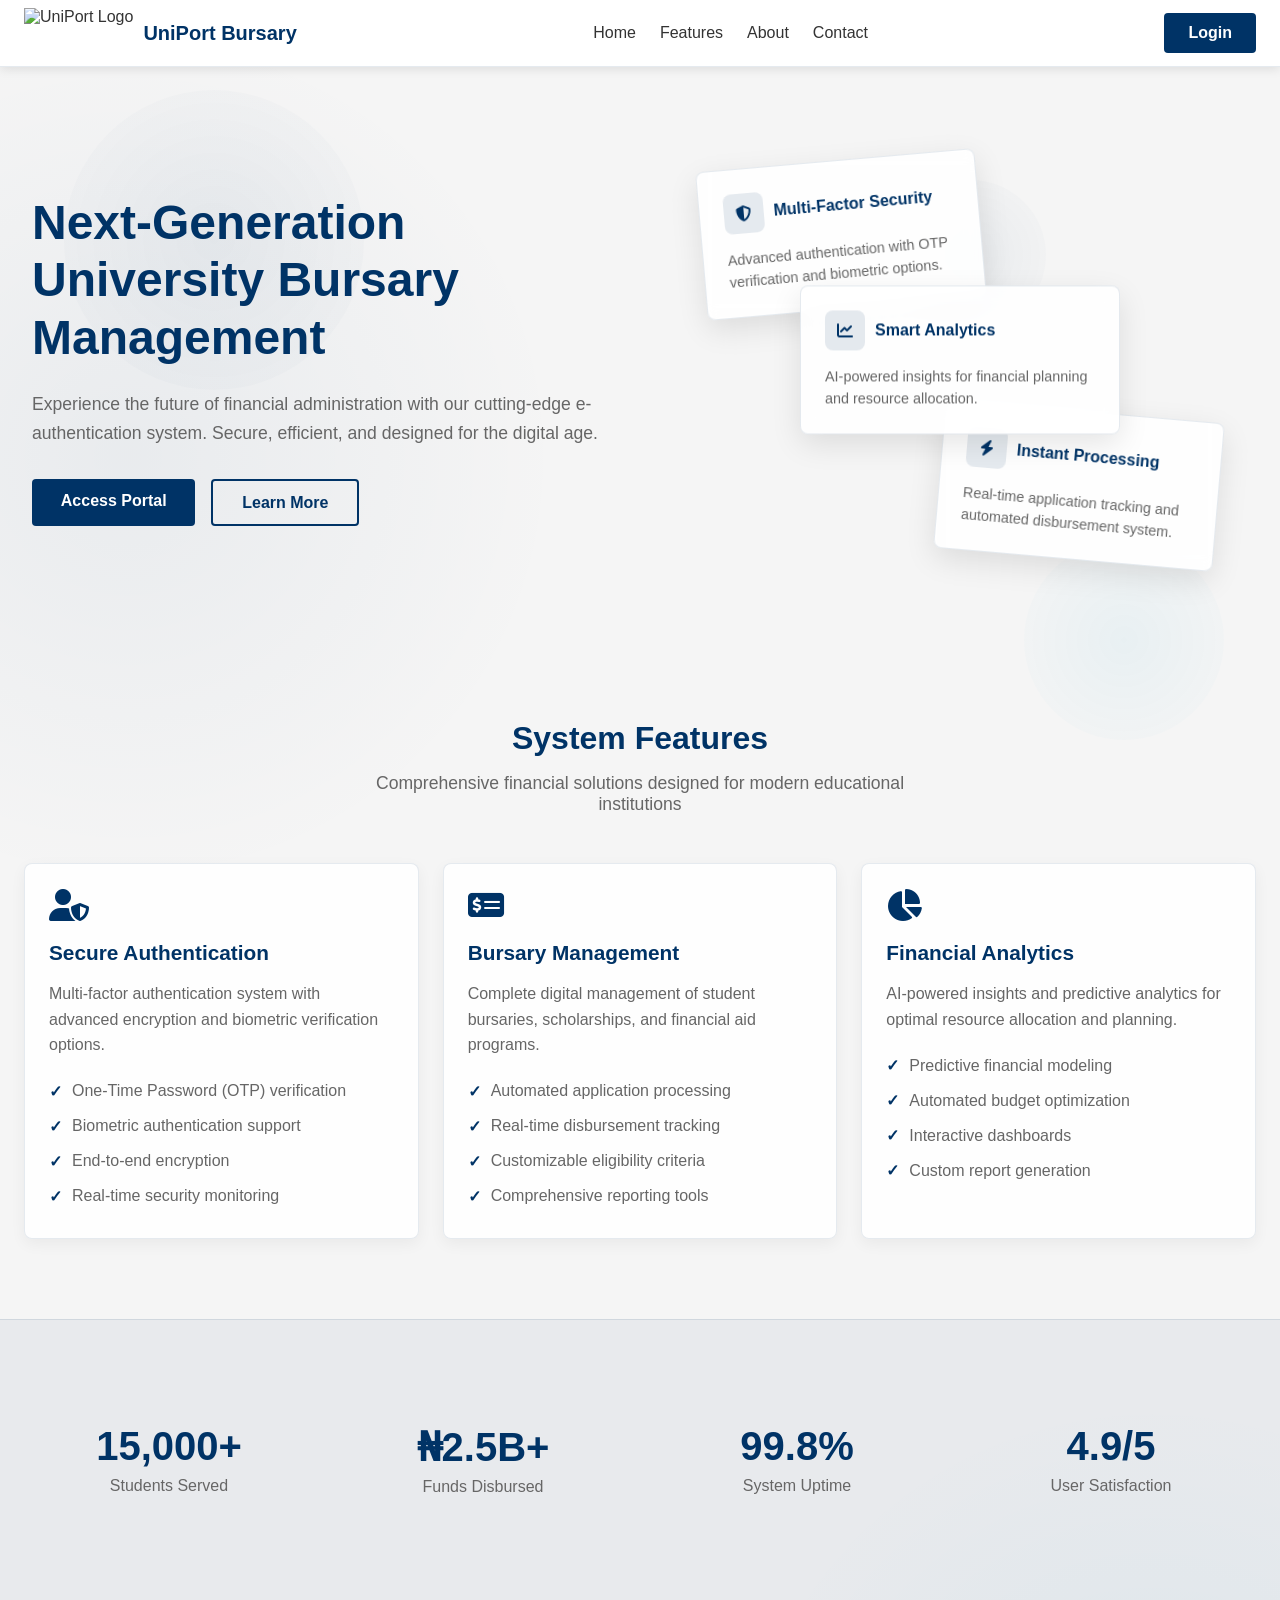
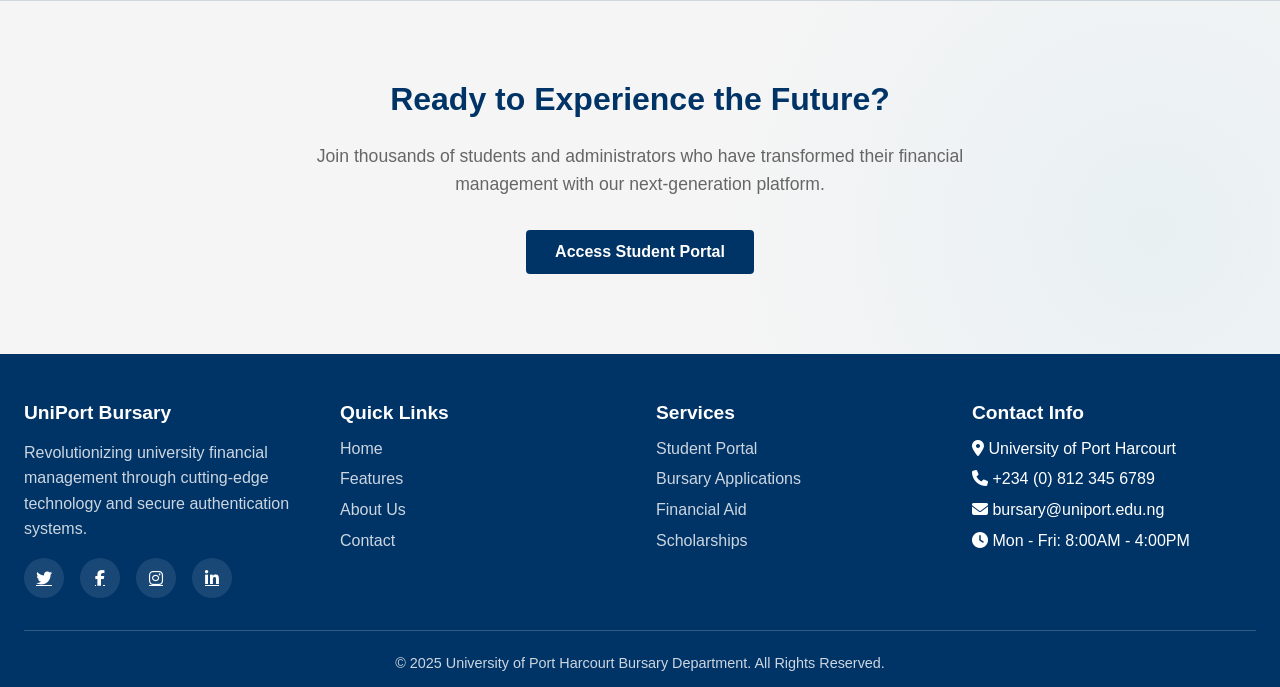
==== commit 69818fff: "mobile-view" ====
--- a/index.html
+++ b/index.html
@@ -103,7 +103,7 @@
             position: fixed;
             width: 100%;
             z-index: 1000;
-            padding: 0.5rem 2rem;
+            padding: 0.5rem 1rem;
             box-shadow: 0 2px 10px rgba(0, 0, 0, 0.1);
         }
 
@@ -122,19 +122,19 @@
         }
 
         .logo img {
-            height: 60px;
+            height: 50px;
             width: auto;
         }
 
         .logo-text {
-            font-size: 1.5rem;
+            font-size: 1.25rem;
             font-weight: 700;
             color: var(--primary);
         }
 
         .nav-links {
             display: flex;
-            gap: 2rem;
+            gap: 1.5rem;
             list-style: none;
         }
 
@@ -187,24 +187,28 @@
 
         /* Hero Section */
         .hero {
-            padding: 10rem 2rem 5rem;
+            padding: 8rem 1rem 4rem;
             max-width: 1400px;
             margin: 0 auto;
             display: grid;
-            grid-template-columns: 1fr 1fr;
-            gap: 4rem;
+            grid-template-columns: 1fr;
+            gap: 3rem;
             align-items: center;
         }
 
+        .hero-content {
+            text-align: center;
+        }
+
         .hero-content h1 {
-            font-size: 3.5rem;
+            font-size: 2.5rem;
             line-height: 1.2;
             margin-bottom: 1.5rem;
             color: var(--primary);
         }
 
         .hero-content p {
-            font-size: 1.2rem;
+            font-size: 1.1rem;
             margin-bottom: 2rem;
             color: var(--text-light);
             line-height: 1.6;
@@ -213,6 +217,8 @@
         .hero-btns {
             display: flex;
             gap: 1rem;
+            justify-content: center;
+            flex-wrap: wrap;
         }
 
         .btn {
@@ -252,7 +258,7 @@
 
         .hero-visual {
             position: relative;
-            height: 400px;
+            height: 300px;
             display: flex;
             justify-content: center;
             align-items: center;
@@ -266,19 +272,19 @@
             backdrop-filter: blur(10px);
             border: 1px solid rgba(0, 51, 102, 0.1);
             box-shadow: 0 10px 30px rgba(0, 0, 0, 0.1);
-            width: 280px;
+            width: 250px;
             transition: transform 0.5s, opacity 0.5s;
         }
 
         .card-1 {
             top: 0;
-            left: 0;
+            left: 5%;
             transform: rotate(-5deg);
         }
 
         .card-2 {
             bottom: 0;
-            right: 0;
+            right: 5%;
             transform: rotate(5deg);
         }
 
@@ -287,7 +293,7 @@
             left: 50%;
             transform: translate(-50%, -50%) rotate(0deg);
             z-index: 2;
-            width: 320px;
+            width: 280px;
         }
 
         .floating-card:hover {
@@ -315,7 +321,7 @@
         }
 
         .card-title {
-            font-size: 1.1rem;
+            font-size: 1rem;
             font-weight: 600;
             color: var(--primary);
         }
@@ -328,39 +334,39 @@
 
         /* Features Section */
         .features {
-            padding: 5rem 2rem;
+            padding: 4rem 1rem;
             max-width: 1400px;
             margin: 0 auto;
         }
 
         .section-header {
             text-align: center;
-            margin-bottom: 4rem;
+            margin-bottom: 3rem;
         }
 
         .section-title {
-            font-size: 2.5rem;
+            font-size: 2rem;
             margin-bottom: 1rem;
             color: var(--primary);
         }
 
         .section-subtitle {
             color: var(--text-light);
-            font-size: 1.2rem;
+            font-size: 1.1rem;
             max-width: 600px;
             margin: 0 auto;
         }
 
         .features-grid {
             display: grid;
-            grid-template-columns: repeat(auto-fit, minmax(300px, 1fr));
-            gap: 2rem;
+            grid-template-columns: 1fr;
+            gap: 1.5rem;
         }
 
         .feature-card {
             background: var(--card-bg);
             border-radius: 8px;
-            padding: 2rem;
+            padding: 1.5rem;
             border: 1px solid rgba(0, 51, 102, 0.1);
             transition: transform 0.3s, border-color 0.3s;
             position: relative;
@@ -386,19 +392,19 @@
         }
 
         .feature-card:hover {
-            transform: translateY(-10px);
+            transform: translateY(-5px);
             border-color: rgba(0, 51, 102, 0.3);
-            box-shadow: 0 15px 30px rgba(0, 0, 0, 0.1);
+            box-shadow: 0 10px 20px rgba(0, 0, 0, 0.1);
         }
 
         .feature-icon {
-            font-size: 2.5rem;
-            margin-bottom: 1.5rem;
+            font-size: 2rem;
+            margin-bottom: 1rem;
             color: var(--primary);
         }
 
         .feature-title {
-            font-size: 1.5rem;
+            font-size: 1.3rem;
             margin-bottom: 1rem;
             color: var(--primary);
         }
@@ -406,7 +412,7 @@
         .feature-desc {
             color: var(--text-light);
             line-height: 1.6;
-            margin-bottom: 1.5rem;
+            margin-bottom: 1rem;
         }
 
         .feature-list {
@@ -429,7 +435,7 @@
 
         /* Stats Section */
         .stats {
-            padding: 5rem 2rem;
+            padding: 4rem 1rem;
             background: rgba(0, 51, 102, 0.05);
             border-top: 1px solid rgba(0, 51, 102, 0.1);
             border-bottom: 1px solid rgba(0, 51, 102, 0.1);
@@ -439,17 +445,17 @@
             max-width: 1400px;
             margin: 0 auto;
             display: grid;
-            grid-template-columns: repeat(auto-fit, minmax(200px, 1fr));
-            gap: 2rem;
+            grid-template-columns: repeat(2, 1fr);
+            gap: 1.5rem;
         }
 
         .stat-item {
             text-align: center;
-            padding: 2rem;
+            padding: 1.5rem;
         }
 
         .stat-number {
-            font-size: 3rem;
+            font-size: 2.5rem;
             font-weight: 700;
             color: var(--primary);
             margin-bottom: 0.5rem;
@@ -457,26 +463,26 @@
 
         .stat-label {
             color: var(--text-light);
-            font-size: 1.1rem;
+            font-size: 1rem;
         }
 
         /* CTA Section */
         .cta {
-            padding: 5rem 2rem;
+            padding: 4rem 1rem;
             text-align: center;
             max-width: 800px;
             margin: 0 auto;
         }
 
         .cta h2 {
-            font-size: 2.5rem;
+            font-size: 2rem;
             margin-bottom: 1.5rem;
             color: var(--primary);
         }
 
         .cta p {
             color: var(--text-light);
-            font-size: 1.2rem;
+            font-size: 1.1rem;
             margin-bottom: 2rem;
             line-height: 1.6;
         }
@@ -485,20 +491,20 @@
         footer {
             background: var(--primary);
             color: var(--secondary);
-            padding: 3rem 2rem 1rem;
+            padding: 2rem 1rem 1rem;
         }
 
         .footer-container {
             max-width: 1400px;
             margin: 0 auto;
             display: grid;
-            grid-template-columns: repeat(auto-fit, minmax(200px, 1fr));
-            gap: 3rem;
+            grid-template-columns: 1fr;
+            gap: 2rem;
         }
 
         .footer-col h3 {
-            font-size: 1.3rem;
-            margin-bottom: 1.5rem;
+            font-size: 1.2rem;
+            margin-bottom: 1rem;
             color: var(--secondary);
         }
 
@@ -523,7 +529,7 @@
         .social-links {
             display: flex;
             gap: 1rem;
-            margin-top: 1.5rem;
+            margin-top: 1rem;
         }
 
         .social-links a {
@@ -546,7 +552,7 @@
 
         .copyright {
             text-align: center;
-            margin-top: 3rem;
+            margin-top: 2rem;
             padding-top: 1.5rem;
             border-top: 1px solid rgba(255, 255, 255, 0.2);
             color: rgba(255, 255, 255, 0.8);
@@ -564,26 +570,103 @@
         }
 
         /* Responsive Design */
-        @media (max-width: 992px) {
+        @media (min-width: 576px) {
+            header {
+                padding: 0.5rem 1.5rem;
+            }
+            
             .hero {
-                grid-template-columns: 1fr;
-                text-align: center;
-            }
-
+                padding: 9rem 1.5rem 5rem;
+            }
+            
+            .features {
+                padding: 5rem 1.5rem;
+            }
+            
+            .stats {
+                padding: 5rem 1.5rem;
+            }
+            
+            .cta {
+                padding: 5rem 1.5rem;
+            }
+            
+            footer {
+                padding: 3rem 1.5rem 1rem;
+            }
+            
+            .stats-container {
+                grid-template-columns: repeat(2, 1fr);
+            }
+        }
+
+        @media (min-width: 768px) {
+            .hero {
+                grid-template-columns: 1fr 1fr;
+                text-align: left;
+                padding: 10rem 2rem 5rem;
+            }
+            
+            .hero-content {
+                text-align: left;
+            }
+            
+            .hero-btns {
+                justify-content: flex-start;
+            }
+            
+            .features-grid {
+                grid-template-columns: repeat(2, 1fr);
+            }
+            
+            .stats-container {
+                grid-template-columns: repeat(4, 1fr);
+            }
+            
+            .footer-container {
+                grid-template-columns: repeat(2, 1fr);
+            }
+            
+            .nav-links {
+                display: flex;
+            }
+            
+            .mobile-menu-btn {
+                display: none;
+            }
+        }
+
+        @media (min-width: 992px) {
+            .hero {
+                gap: 4rem;
+            }
+            
+            .hero-content h1 {
+                font-size: 3rem;
+            }
+            
             .hero-visual {
-                height: 300px;
-            }
-
+                height: 400px;
+            }
+            
             .floating-card {
-                width: 220px;
-            }
-
+                width: 280px;
+            }
+            
             .card-3 {
-                width: 250px;
-            }
-        }
-
-        @media (max-width: 768px) {
+                width: 320px;
+            }
+            
+            .features-grid {
+                grid-template-columns: repeat(3, 1fr);
+            }
+            
+            .footer-container {
+                grid-template-columns: repeat(4, 1fr);
+            }
+        }
+
+        @media (max-width: 767px) {
             .nav-links {
                 display: none;
                 position: absolute;
@@ -613,13 +696,53 @@
             .mobile-menu-btn {
                 display: block;
             }
-
+            
+            .hero-visual {
+                height: 250px;
+            }
+            
+            .floating-card {
+                width: 200px;
+            }
+            
+            .card-3 {
+                width: 220px;
+            }
+        }
+
+        @media (max-width: 480px) {
             .hero-content h1 {
-                font-size: 2.5rem;
-            }
-
+                font-size: 2rem;
+            }
+            
             .section-title {
-                font-size: 2rem;
+                font-size: 1.8rem;
+            }
+            
+            .hero-visual {
+                height: 200px;
+            }
+            
+            .floating-card {
+                width: 160px;
+                padding: 1rem;
+            }
+            
+            .card-3 {
+                width: 180px;
+            }
+            
+            .card-title {
+                font-size: 0.9rem;
+            }
+            
+            .card-content {
+                font-size: 0.8rem;
+            }
+            
+            .btn {
+                padding: 0.7rem 1.5rem;
+                font-size: 0.9rem;
             }
         }
     </style>
@@ -652,7 +775,7 @@
             </ul>
             
             <a href="login.html" class="login-btn">
-                <i class="fas fa-sign-in-alt"></i> Student Login
+                 Login
             </a>
         </div>
     </header>
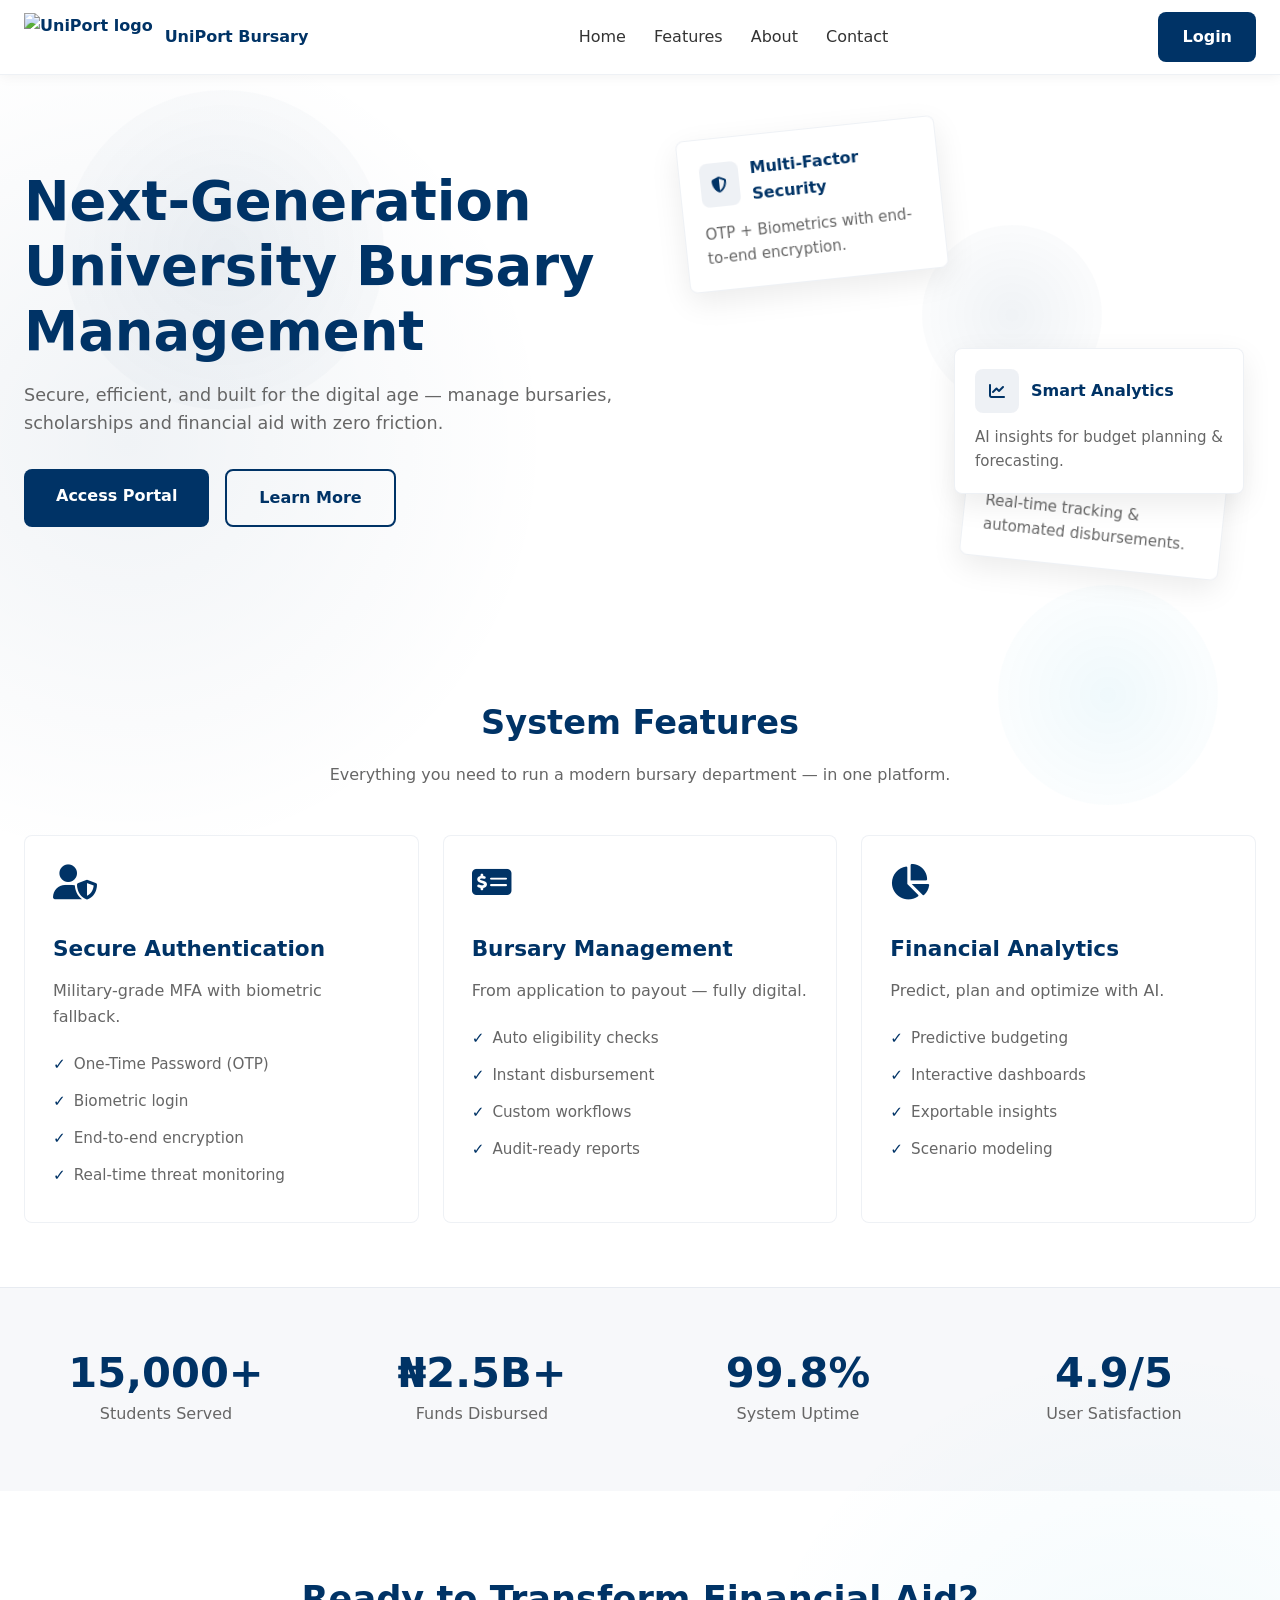
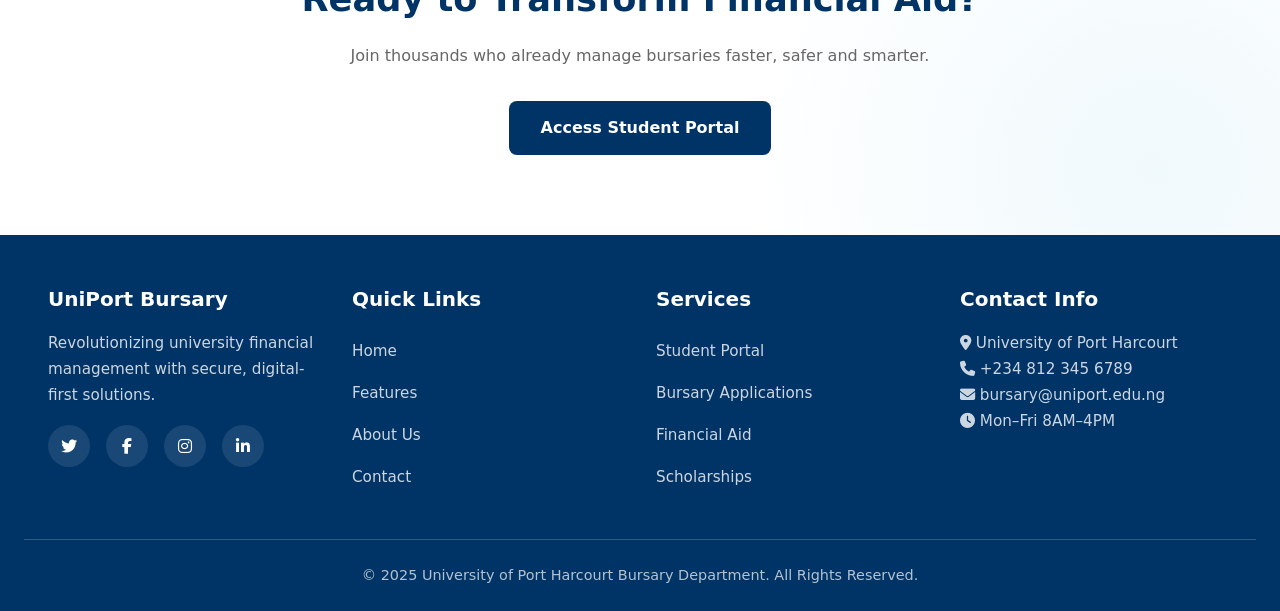
==== commit 29e2269f: "Mobile-responsive" ====
--- a/index.html
+++ b/index.html
@@ -4,1018 +4,488 @@
     <meta charset="UTF-8">
     <meta name="viewport" content="width=device-width, initial-scale=1.0">
     <title>UniPort Bursary | Next-Gen Financial Management</title>
-    <link rel="stylesheet" href="https://cdnjs.cloudflare.com/ajax/libs/font-awesome/6.4.0/css/all.min.css">
+    <link rel="preconnect" href="https://cdnjs.cloudflare.com">
+    <link rel="stylesheet" href="https://cdnjs.cloudflare.com/ajax/libs/font-awesome/6.5.0/css/all.min.css">
+    <meta name="theme-color" content="#003366">
     <style>
-        * {
-            margin: 0;
-            padding: 0;
-            box-sizing: border-box;
-            font-family: 'Segoe UI', Tahoma, Geneva, Verdana, sans-serif;
-        }
-
-        :root {
-            --primary: #003366; /* UniPort Blue */
-            --secondary: #ffffff; /* White */
-            --accent: #0099cc; /* Lighter blue accent */
-            --dark: #001a33; /* Dark blue */
-            --darker: #000d1a; /* Darker blue */
-            --light: #f5f5f5; /* Light background */
-            --card-bg: rgba(255, 255, 255, 0.9);
-            --text-dark: #333333;
-            --text-light: #666666;
-        }
-
-        body {
-            background-color: var(--light);
-            color: var(--text-dark);
-            overflow-x: hidden;
-            background-image: 
-                radial-gradient(circle at 10% 20%, rgba(0, 51, 102, 0.05) 0%, transparent 20%),
-                radial-gradient(circle at 90% 80%, rgba(0, 153, 204, 0.05) 0%, transparent 20%);
-            min-height: 100vh;
-        }
-
-        /* Background Animation */
-        .bg-animation {
-            position: fixed;
-            top: 0;
-            left: 0;
-            width: 100%;
-            height: 100%;
-            z-index: -1;
-            overflow: hidden;
-        }
-
-        .floating-shape {
-            position: absolute;
-            border-radius: 50%;
-            background: radial-gradient(circle, var(--primary), transparent);
-            opacity: 0.05;
-            animation: float 20s infinite linear;
-        }
-
-        .floating-shape:nth-child(1) {
-            width: 300px;
-            height: 300px;
-            top: 10%;
-            left: 5%;
-            animation-delay: 0s;
-        }
-
-        .floating-shape:nth-child(2) {
-            width: 200px;
-            height: 200px;
-            top: 60%;
-            left: 80%;
-            animation-delay: -5s;
-            background: radial-gradient(circle, var(--accent), transparent);
-        }
-
-        .floating-shape:nth-child(3) {
-            width: 150px;
-            height: 150px;
-            top: 20%;
-            left: 70%;
-            animation-delay: -10s;
-            background: radial-gradient(circle, var(--primary), transparent);
-        }
-
-        @keyframes float {
-            0% {
-                transform: translate(0, 0) rotate(0deg);
+        /* === PERFORMANCE & RESET === */
+        *,*::before,*::after{box-sizing:border-box;margin:0;padding:0}
+        :root{
+            --primary:#003366;--secondary:#fff;--accent:#0099cc;
+            --dark:#001a33;--light:#f5f5f5;--text:#333;--muted:#666;
+            --radius:8px;--gap:1.5rem;--transition:.35s ease;
+        }
+        html{font-family:system-ui,-apple-system,Arial,sans-serif;line-height:1.6}
+        body{
+            background:var(--light);
+            color:var(--text);
+            min-height:100vh;
+            background:radial-gradient(circle at 10% 20%,rgba(0,51,102,.06),transparent 20%),
+                       radial-gradient(circle at 90% 80%,rgba(0,153,204,.06),transparent 20%);
+        }
+        img{max-width:100%;display:block}
+        a{color:inherit;text-decoration:none}
+        button{background:none;border:none;cursor:pointer;font:inherit}
+        .container{max-width:1400px;margin:auto;padding:0 var(--gap)}
+        .sr-only{position:absolute;width:1px;height:1px;padding:0;margin:-1px;overflow:hidden;clip:rect(0,0,0,0);border:0}
+
+        /* === HEADER === */
+        header{
+            position:fixed;top:0;left:0;right:0;z-index:1000;
+            background:rgba(255,255,255,.95);backdrop-filter:blur(12px);
+            border-bottom:1px solid #00336611;box-shadow:0 2px 12px #0000000d;
+        }
+        .nav{
+            display:flex;align-items:center;justify-content:space-between;
+            padding:0.75rem var(--gap);gap:1rem;flex-wrap:wrap;
+        }
+        .logo{
+            display:flex;align-items:center;gap:.75rem;font-weight:700;color:var(--primary);
+        }
+        .logo img{height:48px;width:auto}
+        .nav-links{
+            display:flex;gap:1.75rem;align-items:center;list-style:none;
+        }
+        .nav-links a{
+            position:relative;padding:.5rem 0;font-weight:500;color:var(--text);
+            transition:var(--transition);
+        }
+        .nav-links a::after{
+            content:"";position:absolute;bottom:0;left:0;width:0;height:2px;
+            background:var(--primary);transition:var(--transition);
+        }
+        .nav-links a:hover{color:var(--primary)}
+        .nav-links a:hover::after{width:100%}
+        .login-btn{
+            background:var(--primary);color:var(--secondary);
+            padding:.75rem 1.5rem;border-radius:var(--radius);font-weight:600;
+            transition:var(--transition);
+        }
+        .login-btn:hover{
+            background:var(--accent);transform:translateY(-2px);
+            box-shadow:0 6px 20px #00336644;
+        }
+
+        /* === MOBILE MENU === */
+        .menu-btn{display:none;font-size:1.5rem;color:var(--primary)}
+
+        /* === HERO === */
+        .hero{
+            padding:8rem var(--gap) 4rem;
+            display:grid;gap:var(--gap);align-items:center;
+        }
+        .hero-content{text-align:center}
+        .hero h1{
+            font-size:2.6rem;color:var(--primary);margin-bottom:1rem;
+            line-height:1.2;
+        }
+        .hero p{
+            font-size:1.1rem;color:var(--muted);max-width:640px;margin:auto auto 2rem;
+        }
+        .hero-btns{
+            display:flex;gap:1rem;justify-content:center;flex-wrap:wrap;
+        }
+        .btn{
+            padding:.9rem 2rem;border-radius:var(--radius);font-weight:600;
+            transition:var(--transition);display:inline-block;
+        }
+        .btn-primary{background:var(--primary);color:var(--secondary);border:none}
+        .btn-secondary{
+            background:transparent;color:var(--primary);border:2px solid var(--primary);
+        }
+        .btn:hover{transform:translateY(-3px);box-shadow:0 8px 20px #00336633}
+        .btn-primary:hover{background:var(--accent)}
+        .btn-secondary:hover{background:#0033660d}
+
+        /* Floating Cards */
+        .visual{
+            position:relative;height:320px;perspective:1000px;
+        }
+        .f-card{
+            position:absolute;background:var(--secondary);
+            border-radius:var(--radius);padding:1.25rem;
+            box-shadow:0 10px 30px #00000014;
+            backdrop-filter:blur(10px);border:1px solid #00336611;
+            width:260px;opacity:0;transform:translateY(20px);
+            animation:fadeIn .8s forwards;
+        }
+        .f-card:nth-child(1){top:0;left:5%;animation-delay:.2s;transform:rotate(-6deg)}
+        .f-card:nth-child(2){bottom:0;right:5%;animation-delay:.4s;transform:rotate(6deg)}
+        .f-card:nth-child(3){
+            top:50%;left:50%;transform:translate(-50%,-50%);
+            z-index:2;width:290px;animation-delay:.6s;
+        }
+        .f-card:hover{
+            transform:translateY(-10px) rotate(0)!important;
+            box-shadow:0 20px 40px #0000001a;z-index:3;
+        }
+        .f-head{display:flex;gap:.75rem;align-items:center;margin-bottom:.75rem}
+        .f-icon{
+            width:44px;height:44px;border-radius:8px;
+            background:#00336611;color:var(--primary);
+            display:flex;align-items:center;justify-content:center;
+        }
+        .f-title{font-weight:600;color:var(--primary)}
+        .f-text{font-size:.94rem;color:var(--muted)}
+
+        @keyframes fadeIn{
+            to{opacity:1;transform:translateY(0) rotate(var(--r,0deg))}
+        }
+
+        /* === FEATURES === */
+        .features{padding:4rem var(--gap)}
+        .sec-head{text-align:center;margin-bottom:3rem}
+        .sec-title{font-size:2.1rem;color:var(--primary);margin-bottom:.75rem}
+        .sec-sub{color:var(--muted);max-width:640px;margin:auto}
+        .grid{
+            display:grid;gap:var(--gap);
+            grid-template-columns:repeat(auto-fit,minmax(280px,1fr));
+        }
+        .card{
+            background:var(--secondary);border-radius:var(--radius);
+            padding:1.75rem;border:1px solid #00336611;
+            transition:var(--transition);position:relative;overflow:hidden;
+        }
+        .card::before{
+            content:"";position:absolute;top:0;left:0;height:4px;width:100%;
+            background:var(--primary);transform:scaleX(0);transition:var(--transition);
+        }
+        .card:hover{
+            transform:translateY(-6px);box-shadow:0 12px 30px #00000012;
+        }
+        .card:hover::before{transform:scaleX(1)}
+        .c-icon{font-size:2.2rem;color:var(--primary);margin-bottom:1rem}
+        .c-title{font-size:1.35rem;margin:1rem 0 .75rem;color:var(--primary)}
+        .c-desc{color:var(--muted);margin-bottom:1rem}
+        .c-list{list-style:none}
+        .c-list li{
+            padding:.4rem 0;display:flex;gap:.5rem;align-items:center;
+            color:var(--muted);font-size:.95rem;
+        }
+        .c-list li::before{content:"✓";color:var(--primary);font-weight:700}
+
+        /* === STATS === */
+        .stats{
+            padding:4rem var(--gap);background:#00336608;
+            border-top:1px solid #00336611;
+        }
+        .stats-grid{
+            display:grid;gap:2rem;
+            grid-template-columns:repeat(auto-fit,minmax(160px,1fr));
+            text-align:center;
+        }
+        .stat-num{
+            font-size:2.6rem;font-weight:800;color:var(--primary);
+            line-height:1;
+        }
+        .stat-lab{font-size:1rem;color:var(--muted);margin-top:.5rem}
+
+        /* === CTA === */
+        .cta{
+            padding:5rem var(--gap);text-align:center;
+        }
+        .cta h2{font-size:2.2rem;color:var(--primary);margin-bottom:1rem}
+        .cta p{max-width:600px;margin:auto auto 2rem;color:var(--muted)}
+
+        /* === FOOTER === */
+        footer{
+            background:var(--primary);color:var(--secondary);padding:3rem var(--gap) 1.5rem;
+        }
+        .foot-grid{
+            display:grid;gap:2rem;
+            grid-template-columns:repeat(auto-fit,minmax(220px,1fr));
+        }
+        .f-col h3{margin-bottom:1rem;font-size:1.25rem}
+        .f-col p,.f-col li{color:#ffffffcc;font-size:.95rem;line-height:1.7}
+        .f-links{list-style:none}
+        .f-links a{
+            display:block;padding:.5rem 0;transition:var(--transition);
+        }
+        .f-links a:hover{color:var(--secondary)}
+        .social{
+            display:flex;gap:1rem;margin-top:1rem;
+        }
+        .social a{
+            width:42px;height:42px;border-radius:50%;
+            background:#ffffff1a;display:flex;align-items:center;
+            justify-content:center;transition:var(--transition);
+        }
+        .social a:hover{
+            background:var(--secondary);color:var(--primary);
+            transform:translateY(-4px);
+        }
+        .copy{
+            margin-top:2.5rem;padding-top:1.5rem;
+            border-top:1px solid #ffffff33;text-align:center;
+            font-size:.9rem;color:#ffffffb3;
+        }
+
+        /* === BG ANIMATION === */
+        .bg-anim{
+            position:fixed;inset:0;z-index:-1;pointer-events:none;overflow:hidden;
+        }
+        .shape{
+            position:absolute;border-radius:50%;opacity:.06;
+            background:radial-gradient(circle,var(--primary),transparent);
+            animation:float 22s infinite linear;
+        }
+        .shape:nth-child(1){width:320px;height:320px;top:10%;left:5%;animation-delay:0s}
+        .shape:nth-child(2){width:220px;height:220px;top:65%;left:78%;animation-delay:-7s;background:radial-gradient(circle,var(--accent),transparent)}
+        .shape:nth-child(3){width:180px;height:180px;top:25%;left:72%;animation-delay:-14s}
+        @keyframes float{
+            0%,100%{transform:translate(0,0) rotate(0)}
+            33%{transform:translate(30px,-50px) rotate(120deg)}
+            66%{transform:translate(-20px,20px) rotate(240deg)}
+        }
+
+        /* === RESPONSIVE === */
+        @media (max-width:767px){
+            .menu-btn{display:block}
+            .nav-links{
+                position:absolute;top:100%;left:0;right:0;
+                background:var(--secondary);flex-direction:column;
+                box-shadow:0 8px 20px #0003;padding:1rem 0;
+                transform:translateY(-100%);opacity:0;
+                transition:var(--transition);pointer-events:none;
             }
-            33% {
-                transform: translate(30px, -50px) rotate(120deg);
+            .nav-links.active{
+                transform:translateY(0);opacity:1;pointer-events:auto;
             }
-            66% {
-                transform: translate(-20px, 20px) rotate(240deg);
-            }
-            100% {
-                transform: translate(0, 0) rotate(360deg);
-            }
-        }
-
-        /* Header & Navigation */
-        header {
-            background: rgba(255, 255, 255, 0.95);
-            backdrop-filter: blur(10px);
-            border-bottom: 1px solid rgba(0, 51, 102, 0.1);
-            position: fixed;
-            width: 100%;
-            z-index: 1000;
-            padding: 0.5rem 1rem;
-            box-shadow: 0 2px 10px rgba(0, 0, 0, 0.1);
-        }
-
-        .nav-container {
-            max-width: 1400px;
-            margin: 0 auto;
-            display: flex;
-            justify-content: space-between;
-            align-items: center;
-        }
-
-        .logo {
-            display: flex;
-            align-items: center;
-            gap: 10px;
-        }
-
-        .logo img {
-            height: 50px;
-            width: auto;
-        }
-
-        .logo-text {
-            font-size: 1.25rem;
-            font-weight: 700;
-            color: var(--primary);
-        }
-
-        .nav-links {
-            display: flex;
-            gap: 1.5rem;
-            list-style: none;
-        }
-
-        .nav-links a {
-            color: var(--text-dark);
-            text-decoration: none;
-            font-weight: 500;
-            position: relative;
-            padding: 0.5rem 0;
-            transition: color 0.3s;
-        }
-
-        .nav-links a:hover {
-            color: var(--primary);
-        }
-
-        .nav-links a::after {
-            content: '';
-            position: absolute;
-            bottom: 0;
-            left: 0;
-            width: 0;
-            height: 2px;
-            background: var(--primary);
-            transition: width 0.3s;
-        }
-
-        .nav-links a:hover::after {
-            width: 100%;
-        }
-
-        .login-btn {
-            background: var(--primary);
-            color: var(--secondary);
-            border: none;
-            padding: 0.7rem 1.5rem;
-            border-radius: 4px;
-            font-weight: 600;
-            cursor: pointer;
-            transition: all 0.3s;
-            text-decoration: none;
-            display: inline-block;
-        }
-
-        .login-btn:hover {
-            background: var(--accent);
-            transform: translateY(-2px);
-            box-shadow: 0 5px 15px rgba(0, 51, 102, 0.3);
-        }
-
-        /* Hero Section */
-        .hero {
-            padding: 8rem 1rem 4rem;
-            max-width: 1400px;
-            margin: 0 auto;
-            display: grid;
-            grid-template-columns: 1fr;
-            gap: 3rem;
-            align-items: center;
-        }
-
-        .hero-content {
-            text-align: center;
-        }
-
-        .hero-content h1 {
-            font-size: 2.5rem;
-            line-height: 1.2;
-            margin-bottom: 1.5rem;
-            color: var(--primary);
-        }
-
-        .hero-content p {
-            font-size: 1.1rem;
-            margin-bottom: 2rem;
-            color: var(--text-light);
-            line-height: 1.6;
-        }
-
-        .hero-btns {
-            display: flex;
-            gap: 1rem;
-            justify-content: center;
-            flex-wrap: wrap;
-        }
-
-        .btn {
-            padding: 0.8rem 1.8rem;
-            border-radius: 4px;
-            font-weight: 600;
-            cursor: pointer;
-            transition: all 0.3s;
-            text-decoration: none;
-            display: inline-block;
-        }
-
-        .btn-primary {
-            background: var(--primary);
-            color: var(--secondary);
-            border: none;
-        }
-
-        .btn-secondary {
-            background: transparent;
-            color: var(--primary);
-            border: 2px solid var(--primary);
-        }
-
-        .btn:hover {
-            transform: translateY(-3px);
-            box-shadow: 0 5px 15px rgba(0, 51, 102, 0.3);
-        }
-
-        .btn-primary:hover {
-            background: var(--accent);
-        }
-
-        .btn-secondary:hover {
-            background: rgba(0, 51, 102, 0.1);
-        }
-
-        .hero-visual {
-            position: relative;
-            height: 300px;
-            display: flex;
-            justify-content: center;
-            align-items: center;
-        }
-
-        .floating-card {
-            position: absolute;
-            background: var(--card-bg);
-            border-radius: 8px;
-            padding: 1.5rem;
-            backdrop-filter: blur(10px);
-            border: 1px solid rgba(0, 51, 102, 0.1);
-            box-shadow: 0 10px 30px rgba(0, 0, 0, 0.1);
-            width: 250px;
-            transition: transform 0.5s, opacity 0.5s;
-        }
-
-        .card-1 {
-            top: 0;
-            left: 5%;
-            transform: rotate(-5deg);
-        }
-
-        .card-2 {
-            bottom: 0;
-            right: 5%;
-            transform: rotate(5deg);
-        }
-
-        .card-3 {
-            top: 50%;
-            left: 50%;
-            transform: translate(-50%, -50%) rotate(0deg);
-            z-index: 2;
-            width: 280px;
-        }
-
-        .floating-card:hover {
-            transform: translateY(-10px) rotate(0deg);
-            opacity: 1 !important;
-            box-shadow: 0 15px 30px rgba(0, 0, 0, 0.15);
-        }
-
-        .card-header {
-            display: flex;
-            align-items: center;
-            gap: 10px;
-            margin-bottom: 1rem;
-        }
-
-        .card-icon {
-            width: 40px;
-            height: 40px;
-            border-radius: 8px;
-            display: flex;
-            align-items: center;
-            justify-content: center;
-            background: rgba(0, 51, 102, 0.1);
-            color: var(--primary);
-        }
-
-        .card-title {
-            font-size: 1rem;
-            font-weight: 600;
-            color: var(--primary);
-        }
-
-        .card-content {
-            color: var(--text-light);
-            font-size: 0.9rem;
-            line-height: 1.5;
-        }
-
-        /* Features Section */
-        .features {
-            padding: 4rem 1rem;
-            max-width: 1400px;
-            margin: 0 auto;
-        }
-
-        .section-header {
-            text-align: center;
-            margin-bottom: 3rem;
-        }
-
-        .section-title {
-            font-size: 2rem;
-            margin-bottom: 1rem;
-            color: var(--primary);
-        }
-
-        .section-subtitle {
-            color: var(--text-light);
-            font-size: 1.1rem;
-            max-width: 600px;
-            margin: 0 auto;
-        }
-
-        .features-grid {
-            display: grid;
-            grid-template-columns: 1fr;
-            gap: 1.5rem;
-        }
-
-        .feature-card {
-            background: var(--card-bg);
-            border-radius: 8px;
-            padding: 1.5rem;
-            border: 1px solid rgba(0, 51, 102, 0.1);
-            transition: transform 0.3s, border-color 0.3s;
-            position: relative;
-            overflow: hidden;
-            box-shadow: 0 5px 15px rgba(0, 0, 0, 0.05);
-        }
-
-        .feature-card::before {
-            content: '';
-            position: absolute;
-            top: 0;
-            left: 0;
-            width: 100%;
-            height: 4px;
-            background: var(--primary);
-            transform: scaleX(0);
-            transform-origin: left;
-            transition: transform 0.5s;
-        }
-
-        .feature-card:hover::before {
-            transform: scaleX(1);
-        }
-
-        .feature-card:hover {
-            transform: translateY(-5px);
-            border-color: rgba(0, 51, 102, 0.3);
-            box-shadow: 0 10px 20px rgba(0, 0, 0, 0.1);
-        }
-
-        .feature-icon {
-            font-size: 2rem;
-            margin-bottom: 1rem;
-            color: var(--primary);
-        }
-
-        .feature-title {
-            font-size: 1.3rem;
-            margin-bottom: 1rem;
-            color: var(--primary);
-        }
-
-        .feature-desc {
-            color: var(--text-light);
-            line-height: 1.6;
-            margin-bottom: 1rem;
-        }
-
-        .feature-list {
-            list-style: none;
-        }
-
-        .feature-list li {
-            padding: 0.5rem 0;
-            color: var(--text-light);
-            display: flex;
-            align-items: center;
-            gap: 10px;
-        }
-
-        .feature-list li::before {
-            content: '✓';
-            color: var(--primary);
-            font-weight: bold;
-        }
-
-        /* Stats Section */
-        .stats {
-            padding: 4rem 1rem;
-            background: rgba(0, 51, 102, 0.05);
-            border-top: 1px solid rgba(0, 51, 102, 0.1);
-            border-bottom: 1px solid rgba(0, 51, 102, 0.1);
-        }
-
-        .stats-container {
-            max-width: 1400px;
-            margin: 0 auto;
-            display: grid;
-            grid-template-columns: repeat(2, 1fr);
-            gap: 1.5rem;
-        }
-
-        .stat-item {
-            text-align: center;
-            padding: 1.5rem;
-        }
-
-        .stat-number {
-            font-size: 2.5rem;
-            font-weight: 700;
-            color: var(--primary);
-            margin-bottom: 0.5rem;
-        }
-
-        .stat-label {
-            color: var(--text-light);
-            font-size: 1rem;
-        }
-
-        /* CTA Section */
-        .cta {
-            padding: 4rem 1rem;
-            text-align: center;
-            max-width: 800px;
-            margin: 0 auto;
-        }
-
-        .cta h2 {
-            font-size: 2rem;
-            margin-bottom: 1.5rem;
-            color: var(--primary);
-        }
-
-        .cta p {
-            color: var(--text-light);
-            font-size: 1.1rem;
-            margin-bottom: 2rem;
-            line-height: 1.6;
-        }
-
-        /* Footer */
-        footer {
-            background: var(--primary);
-            color: var(--secondary);
-            padding: 2rem 1rem 1rem;
-        }
-
-        .footer-container {
-            max-width: 1400px;
-            margin: 0 auto;
-            display: grid;
-            grid-template-columns: 1fr;
-            gap: 2rem;
-        }
-
-        .footer-col h3 {
-            font-size: 1.2rem;
-            margin-bottom: 1rem;
-            color: var(--secondary);
-        }
-
-        .footer-links {
-            list-style: none;
-        }
-
-        .footer-links li {
-            margin-bottom: 0.8rem;
-        }
-
-        .footer-links a {
-            color: rgba(255, 255, 255, 0.8);
-            text-decoration: none;
-            transition: color 0.3s;
-        }
-
-        .footer-links a:hover {
-            color: var(--secondary);
-        }
-
-        .social-links {
-            display: flex;
-            gap: 1rem;
-            margin-top: 1rem;
-        }
-
-        .social-links a {
-            width: 40px;
-            height: 40px;
-            border-radius: 50%;
-            background: rgba(255, 255, 255, 0.1);
-            display: flex;
-            align-items: center;
-            justify-content: center;
-            color: var(--secondary);
-            transition: all 0.3s;
-        }
-
-        .social-links a:hover {
-            background: var(--secondary);
-            color: var(--primary);
-            transform: translateY(-3px);
-        }
-
-        .copyright {
-            text-align: center;
-            margin-top: 2rem;
-            padding-top: 1.5rem;
-            border-top: 1px solid rgba(255, 255, 255, 0.2);
-            color: rgba(255, 255, 255, 0.8);
-            font-size: 0.9rem;
-        }
-
-        /* Mobile Menu */
-        .mobile-menu-btn {
-            display: none;
-            background: none;
-            border: none;
-            color: var(--primary);
-            font-size: 1.5rem;
-            cursor: pointer;
-        }
-
-        /* Responsive Design */
-        @media (min-width: 576px) {
-            header {
-                padding: 0.5rem 1.5rem;
-            }
-            
-            .hero {
-                padding: 9rem 1.5rem 5rem;
-            }
-            
-            .features {
-                padding: 5rem 1.5rem;
-            }
-            
-            .stats {
-                padding: 5rem 1.5rem;
-            }
-            
-            .cta {
-                padding: 5rem 1.5rem;
-            }
-            
-            footer {
-                padding: 3rem 1.5rem 1rem;
-            }
-            
-            .stats-container {
-                grid-template-columns: repeat(2, 1fr);
-            }
-        }
-
-        @media (min-width: 768px) {
-            .hero {
-                grid-template-columns: 1fr 1fr;
-                text-align: left;
-                padding: 10rem 2rem 5rem;
-            }
-            
-            .hero-content {
-                text-align: left;
-            }
-            
-            .hero-btns {
-                justify-content: flex-start;
-            }
-            
-            .features-grid {
-                grid-template-columns: repeat(2, 1fr);
-            }
-            
-            .stats-container {
-                grid-template-columns: repeat(4, 1fr);
-            }
-            
-            .footer-container {
-                grid-template-columns: repeat(2, 1fr);
-            }
-            
-            .nav-links {
-                display: flex;
-            }
-            
-            .mobile-menu-btn {
-                display: none;
-            }
-        }
-
-        @media (min-width: 992px) {
-            .hero {
-                gap: 4rem;
-            }
-            
-            .hero-content h1 {
-                font-size: 3rem;
-            }
-            
-            .hero-visual {
-                height: 400px;
-            }
-            
-            .floating-card {
-                width: 280px;
-            }
-            
-            .card-3 {
-                width: 320px;
-            }
-            
-            .features-grid {
-                grid-template-columns: repeat(3, 1fr);
-            }
-            
-            .footer-container {
-                grid-template-columns: repeat(4, 1fr);
-            }
-        }
-
-        @media (max-width: 767px) {
-            .nav-links {
-                display: none;
-                position: absolute;
-                top: 100%;
-                left: 0;
-                width: 100%;
-                background: var(--secondary);
-                flex-direction: column;
-                padding: 1rem 0;
-                box-shadow: 0 5px 10px rgba(0, 0, 0, 0.1);
-            }
-
-            .nav-links.active {
-                display: flex;
-            }
-
-            .nav-links li {
-                width: 100%;
-                text-align: center;
-            }
-
-            .nav-links a {
-                display: block;
-                padding: 1rem;
-            }
-
-            .mobile-menu-btn {
-                display: block;
-            }
-            
-            .hero-visual {
-                height: 250px;
-            }
-            
-            .floating-card {
-                width: 200px;
-            }
-            
-            .card-3 {
-                width: 220px;
-            }
-        }
-
-        @media (max-width: 480px) {
-            .hero-content h1 {
-                font-size: 2rem;
-            }
-            
-            .section-title {
-                font-size: 1.8rem;
-            }
-            
-            .hero-visual {
-                height: 200px;
-            }
-            
-            .floating-card {
-                width: 160px;
-                padding: 1rem;
-            }
-            
-            .card-3 {
-                width: 180px;
-            }
-            
-            .card-title {
-                font-size: 0.9rem;
-            }
-            
-            .card-content {
-                font-size: 0.8rem;
-            }
-            
-            .btn {
-                padding: 0.7rem 1.5rem;
-                font-size: 0.9rem;
-            }
+            .nav-links a{display:block;padding:1rem;font-weight:500}
+            .hero{padding-top:7rem}
+            .hero h1{font-size:2.2rem}
+            .visual{height:260px}
+            .f-card{width:210px;font-size:.9rem}
+            .f-card:nth-child(3){width:230px}
+        }
+        @media (min-width:768px){
+            .hero{grid-template-columns:1fr 1fr;text-align:left}
+            .hero-content{text-align:left}
+            .hero-btns{justify-content:flex-start}
+            .hero h1{font-size:3rem}
+            .visual{height:380px}
+        }
+        @media (min-width:1024px){
+            .hero h1{font-size:3.4rem}
+            .visual{height:440px}
         }
     </style>
 </head>
 <body>
-    <!-- Background Animation -->
-    <div class="bg-animation">
-        <div class="floating-shape"></div>
-        <div class="floating-shape"></div>
-        <div class="floating-shape"></div>
+    <!-- Background Shapes -->
+    <div class="bg-anim" aria-hidden="true">
+        <div class="shape"></div><div class="shape"></div><div class="shape"></div>
     </div>
 
     <!-- Header -->
     <header>
-        <div class="nav-container">
+        <nav class="nav container" aria-label="Main navigation">
             <div class="logo">
-                <img src="https://www.uniport.edu.ng/wp-content/themes/unipix/assets/images/logo/uniport_logo1.png" alt="UniPort Logo">
-                <div class="logo-text">UniPort Bursary</div>
-            </div>
-            
-            <button class="mobile-menu-btn">
+                <img src="https://www.uniport.edu.ng/wp-content/themes/unipix/assets/images/logo/uniport_logo1.png" alt="UniPort logo">
+                <span>UniPort Bursary</span>
+            </div>
+            <button class="menu-btn" aria-label="Toggle menu" aria-expanded="false">
                 <i class="fas fa-bars"></i>
             </button>
-            
             <ul class="nav-links">
                 <li><a href="#home">Home</a></li>
                 <li><a href="#features">Features</a></li>
                 <li><a href="#about">About</a></li>
                 <li><a href="#contact">Contact</a></li>
             </ul>
-            
-            <a href="login.html" class="login-btn">
-                 Login
-            </a>
-        </div>
+            <a href="login.html" class="login-btn">Login</a>
+        </nav>
     </header>
 
-    <!-- Hero Section -->
-    <section class="hero" id="home">
+    <!-- Hero -->
+    <section class="hero container" id="home">
         <div class="hero-content">
             <h1>Next-Generation University Bursary Management</h1>
-            <p>Experience the future of financial administration with our cutting-edge e-authentication system. Secure, efficient, and designed for the digital age.</p>
+            <p>Secure, efficient, and built for the digital age — manage bursaries, scholarships and financial aid with zero friction.</p>
             <div class="hero-btns">
                 <a href="login.html" class="btn btn-primary">Access Portal</a>
                 <a href="#features" class="btn btn-secondary">Learn More</a>
             </div>
         </div>
-        
-        <div class="hero-visual">
-            <div class="floating-card card-1">
-                <div class="card-header">
-                    <div class="card-icon">
-                        <i class="fas fa-shield-alt"></i>
-                    </div>
-                    <div class="card-title">Multi-Factor Security</div>
+        <div class="visual" aria-hidden="true">
+            <div class="f-card" style="--r:-6deg">
+                <div class="f-head">
+                    <div class="f-icon"><i class="fas fa-shield-alt"></i></div>
+                    <div class="f-title">Multi-Factor Security</div>
                 </div>
-                <div class="card-content">
-                    Advanced authentication with OTP verification and biometric options.
+                <div class="f-text">OTP + Biometrics with end-to-end encryption.</div>
+            </div>
+            <div class="f-card" style="--r:6deg">
+                <div class="f-head">
+                    <div class="f-icon"><i class="fas fa-bolt"></i></div>
+                    <div class="f-title">Instant Processing</div>
                 </div>
-            </div>
-            
-            <div class="floating-card card-2">
-                <div class="card-header">
-                    <div class="card-icon">
-                        <i class="fas fa-bolt"></i>
-                    </div>
-                    <div class="card-title">Instant Processing</div>
+                <div class="f-text">Real-time tracking & automated disbursements.</div>
+            </div>
+            <div class="f-card">
+                <div class="f-head">
+                    <div class="f-icon"><i class="fas fa-chart-line"></i></div>
+                    <div class="f-title">Smart Analytics</div>
                 </div>
-                <div class="card-content">
-                    Real-time application tracking and automated disbursement system.
-                </div>
-            </div>
-            
-            <div class="floating-card card-3">
-                <div class="card-header">
-                    <div class="card-icon">
-                        <i class="fas fa-chart-line"></i>
-                    </div>
-                    <div class="card-title">Smart Analytics</div>
-                </div>
-                <div class="card-content">
-                    AI-powered insights for financial planning and resource allocation.
-                </div>
+                <div class="f-text">AI insights for budget planning & forecasting.</div>
             </div>
         </div>
     </section>
 
-    <!-- Features Section -->
-    <section class="features" id="features">
-        <div class="section-header">
-            <h2 class="section-title">System Features</h2>
-            <p class="section-subtitle">Comprehensive financial solutions designed for modern educational institutions</p>
-        </div>
-        
-        <div class="features-grid">
-            <div class="feature-card">
-                <div class="feature-icon">
-                    <i class="fas fa-user-shield"></i>
-                </div>
-                <h3 class="feature-title">Secure Authentication</h3>
-                <p class="feature-desc">Multi-factor authentication system with advanced encryption and biometric verification options.</p>
-                <ul class="feature-list">
-                    <li>One-Time Password (OTP) verification</li>
-                    <li>Biometric authentication support</li>
+    <!-- Features -->
+    <section class="features container" id="features">
+        <div class="sec-head">
+            <h2 class="sec-title">System Features</h2>
+            <p class="sec-sub">Everything you need to run a modern bursary department — in one platform.</p>
+        </div>
+        <div class="grid">
+            <article class="card">
+                <i class="fas fa-user-shield c-icon"></i>
+                <h3 class="c-title">Secure Authentication</h3>
+                <p class="c-desc">Military-grade MFA with biometric fallback.</p>
+                <ul class="c-list">
+                    <li>One-Time Password (OTP)</li>
+                    <li>Biometric login</li>
                     <li>End-to-end encryption</li>
-                    <li>Real-time security monitoring</li>
-                </ul>
-            </div>
-            
-            <div class="feature-card">
-                <div class="feature-icon">
-                    <i class="fas fa-money-check-alt"></i>
-                </div>
-                <h3 class="feature-title">Bursary Management</h3>
-                <p class="feature-desc">Complete digital management of student bursaries, scholarships, and financial aid programs.</p>
-                <ul class="feature-list">
-                    <li>Automated application processing</li>
-                    <li>Real-time disbursement tracking</li>
-                    <li>Customizable eligibility criteria</li>
-                    <li>Comprehensive reporting tools</li>
-                </ul>
-            </div>
-            
-            <div class="feature-card">
-                <div class="feature-icon">
-                    <i class="fas fa-chart-pie"></i>
-                </div>
-                <h3 class="feature-title">Financial Analytics</h3>
-                <p class="feature-desc">AI-powered insights and predictive analytics for optimal resource allocation and planning.</p>
-                <ul class="feature-list">
-                    <li>Predictive financial modeling</li>
-                    <li>Automated budget optimization</li>
+                    <li>Real-time threat monitoring</li>
+                </ul>
+            </article>
+            <article class="card">
+                <i class="fas fa-money-check-alt c-icon"></i>
+                <h3 class="c-title">Bursary Management</h3>
+                <p class="c-desc">From application to payout — fully digital.</p>
+                <ul class="c-list">
+                    <li>Auto eligibility checks</li>
+                    <li>Instant disbursement</li>
+                    <li>Custom workflows</li>
+                    <li>Audit-ready reports</li>
+                </ul>
+            </article>
+            <article class="card">
+                <i class="fas fa-chart-pie c-icon"></i>
+                <h3 class="c-title">Financial Analytics</h3>
+                <p class="c-desc">Predict, plan and optimize with AI.</p>
+                <ul class="c-list">
+                    <li>Predictive budgeting</li>
                     <li>Interactive dashboards</li>
-                    <li>Custom report generation</li>
-                </ul>
-            </div>
+                    <li>Exportable insights</li>
+                    <li>Scenario modeling</li>
+                </ul>
+            </article>
         </div>
     </section>
 
-    <!-- Stats Section -->
-    <section class="stats">
-        <div class="stats-container">
-            <div class="stat-item">
-                <div class="stat-number">15,000+</div>
-                <div class="stat-label">Students Served</div>
-            </div>
-            <div class="stat-item">
-                <div class="stat-number">₦2.5B+</div>
-                <div class="stat-label">Funds Disbursed</div>
-            </div>
-            <div class="stat-item">
-                <div class="stat-number">99.8%</div>
-                <div class="stat-label">System Uptime</div>
-            </div>
-            <div class="stat-item">
-                <div class="stat-number">4.9/5</div>
-                <div class="stat-label">User Satisfaction</div>
+    <!-- Stats -->
+    <section class="stats container">
+        <div class="stats-grid">
+            <div>
+                <div class="stat-num">15,000+</div>
+                <div class="stat-lab">Students Served</div>
+            </div>
+            <div>
+                <div class="stat-num">₦2.5B+</div>
+                <div class="stat-lab">Funds Disbursed</div>
+            </div>
+            <div>
+                <div class="stat-num">99.8%</div>
+                <div class="stat-lab">System Uptime</div>
+            </div>
+            <div>
+                <div class="stat-num">4.9/5</div>
+                <div class="stat-lab">User Satisfaction</div>
             </div>
         </div>
     </section>
 
-    <!-- CTA Section -->
-    <section class="cta">
-        <h2>Ready to Experience the Future?</h2>
-        <p>Join thousands of students and administrators who have transformed their financial management with our next-generation platform.</p>
+    <!-- CTA -->
+    <section class="cta container">
+        <h2>Ready to Transform Financial Aid?</h2>
+        <p>Join thousands who already manage bursaries faster, safer and smarter.</p>
         <a href="login.html" class="btn btn-primary">Access Student Portal</a>
     </section>
 
     <!-- Footer -->
     <footer>
-        <div class="footer-container">
-            <div class="footer-col">
+        <div class="foot-grid container">
+            <div class="f-col">
                 <h3>UniPort Bursary</h3>
-                <p style="color: rgba(255, 255, 255, 0.8); line-height: 1.6;">Revolutionizing university financial management through cutting-edge technology and secure authentication systems.</p>
-                <div class="social-links">
-                    <a href="#"><i class="fab fa-twitter"></i></a>
-                    <a href="#"><i class="fab fa-facebook-f"></i></a>
-                    <a href="#"><i class="fab fa-instagram"></i></a>
-                    <a href="#"><i class="fab fa-linkedin-in"></i></a>
+                <p>Revolutionizing university financial management with secure, digital-first solutions.</p>
+                <div class="social">
+                    <a href="#" aria-label="Twitter"><i class="fab fa-twitter"></i></a>
+                    <a href="#" aria-label="Facebook"><i class="fab fa-facebook-f"></i></a>
+                    <a href="#" aria-label="Instagram"><i class="fab fa-instagram"></i></a>
+                    <a href="#" aria-label="LinkedIn"><i class="fab fa-linkedin-in"></i></a>
                 </div>
             </div>
-            
-            <div class="footer-col">
+            <div class="f-col">
                 <h3>Quick Links</h3>
-                <ul class="footer-links">
+                <ul class="f-links">
                     <li><a href="#home">Home</a></li>
                     <li><a href="#features">Features</a></li>
                     <li><a href="#about">About Us</a></li>
                     <li><a href="#contact">Contact</a></li>
                 </ul>
             </div>
-            
-            <div class="footer-col">
+            <div class="f-col">
                 <h3>Services</h3>
-                <ul class="footer-links">
+                <ul class="f-links">
                     <li><a href="#">Student Portal</a></li>
                     <li><a href="#">Bursary Applications</a></li>
                     <li><a href="#">Financial Aid</a></li>
                     <li><a href="#">Scholarships</a></li>
                 </ul>
             </div>
-            
-            <div class="footer-col">
+            <div class="f-col">
                 <h3>Contact Info</h3>
-                <ul class="footer-links">
+                <ul class="f-links">
                     <li><i class="fas fa-map-marker-alt"></i> University of Port Harcourt</li>
-                    <li><i class="fas fa-phone"></i> +234 (0) 812 345 6789</li>
+                    <li><i class="fas fa-phone"></i> +234 812 345 6789</li>
                     <li><i class="fas fa-envelope"></i> bursary@uniport.edu.ng</li>
-                    <li><i class="fas fa-clock"></i> Mon - Fri: 8:00AM - 4:00PM</li>
-                </ul>
-            </div>
-        </div>
-        
-        <div class="copyright">
-            &copy; 2025 University of Port Harcourt Bursary Department. All Rights Reserved.
+                    <li><i class="fas fa-clock"></i> Mon–Fri 8AM–4PM</li>
+                </ul>
+            </div>
+        </div>
+        <div class="copy">
+            © 2025 University of Port Harcourt Bursary Department. All Rights Reserved.
         </div>
     </footer>
 
     <script>
-        // Floating cards animation
-        document.addEventListener('DOMContentLoaded', function() {
-            const cards = document.querySelectorAll('.floating-card');
-            
-            cards.forEach((card, index) => {
-                // Set initial random positions for animation
-                card.style.animationDelay = `${index * 0.5}s`;
-                
-                // Add hover effect
-                card.addEventListener('mouseenter', function() {
-                    cards.forEach(otherCard => {
-                        if (otherCard !== card) {
-                            otherCard.style.opacity = '0.7';
-                            otherCard.style.transform = 'scale(0.95)';
-                        }
-                    });
-                });
-                
-                card.addEventListener('mouseleave', function() {
-                    cards.forEach(otherCard => {
-                        if (otherCard !== card) {
-                            otherCard.style.opacity = '1';
-                            otherCard.style.transform = '';
-                        }
-                    });
-                });
-            });
-            
-            // Smooth scrolling for anchor links
-            document.querySelectorAll('a[href^="#"]').forEach(anchor => {
-                anchor.addEventListener('click', function(e) {
-                    e.preventDefault();
-                    
-                    const targetId = this.getAttribute('href');
-                    if (targetId === '#') return;
-                    
-                    const targetElement = document.querySelector(targetId);
-                    if (targetElement) {
-                        window.scrollTo({
-                            top: targetElement.offsetTop - 80,
-                            behavior: 'smooth'
-                        });
-                    }
-                });
-            });
-            
-            // Mobile menu toggle
-            const mobileMenuBtn = document.querySelector('.mobile-menu-btn');
-            const navLinks = document.querySelector('.nav-links');
-            
-            mobileMenuBtn.addEventListener('click', function() {
-                navLinks.classList.toggle('active');
+        // Mobile menu
+        const btn = document.querySelector('.menu-btn');
+        const nav = document.querySelector('.nav-links');
+        btn.addEventListener('click', () => {
+            const expanded = btn.getAttribute('aria-expanded') === 'true';
+            btn.setAttribute('aria-expanded', !expanded);
+            btn.innerHTML = expanded ? '<i class="fas fa-bars"></i>' : '<i class="fas fa-times"></i>';
+            nav.classList.toggle('active');
+        });
+
+        // Smooth scroll
+        document.querySelectorAll('a[href^="#"]').forEach(a => {
+            a.addEventListener('click', e => {
+                const id = a.getAttribute('href');
+                if (id === '#') return;
+                e.preventDefault();
+                document.querySelector(id)?.scrollIntoView({ behavior: 'smooth', block: 'start' });
+                if (nav.classList.contains('active')) {
+                    nav.classList.remove('active');
+                    btn.setAttribute('aria-expanded', 'false');
+                    btn.innerHTML = '<i class="fas fa-bars"></i>';
+                }
             });
         });
+
+        // Floating cards entrance
+        const observer = new IntersectionObserver(entries => {
+            entries.forEach(entry => {
+                if (entry.isIntersecting) {
+                    entry.target.style.opacity = '1';
+                    entry.target.style.transform = 'translateY(0) rotate(var(--r,0deg))';
+                }
+            });
+        }, { threshold: 0.3 });
+        document.querySelectorAll('.f-card').forEach(c => observer.observe(c));
     </script>
 </body>
 </html>
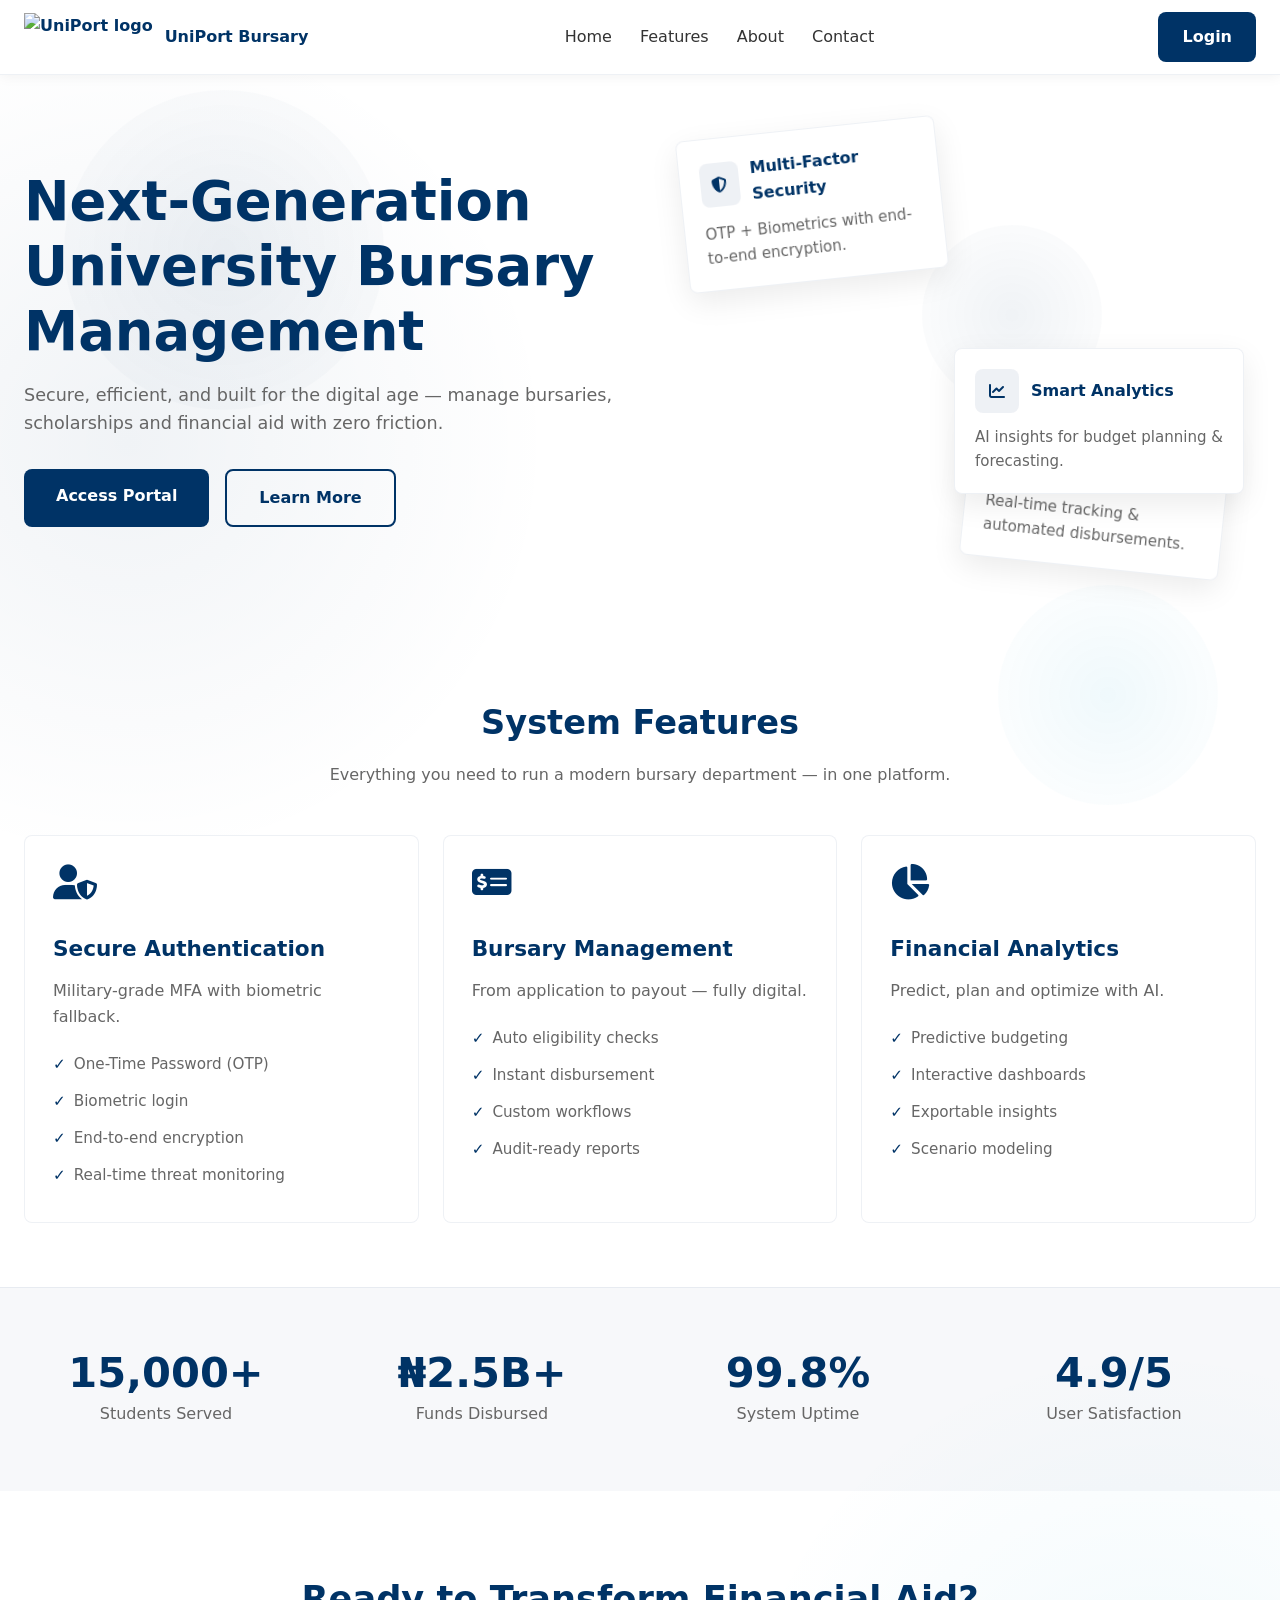
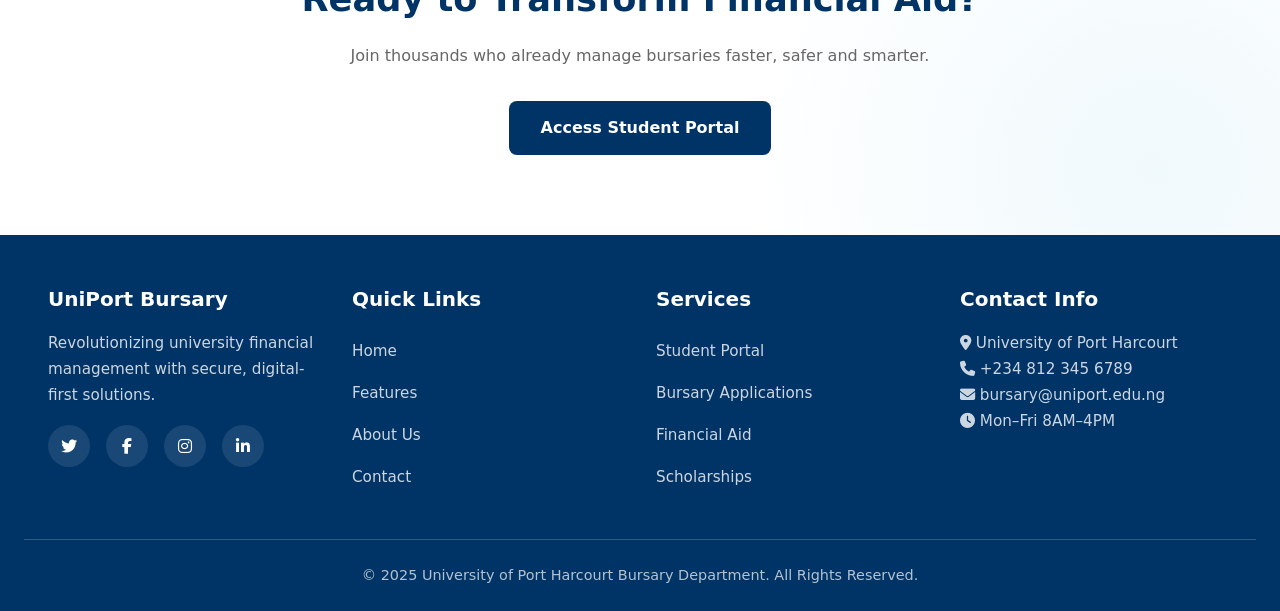
==== commit 81626a33: "responsive" ====
--- a/index.html
+++ b/index.html
@@ -239,6 +239,15 @@
         }
 
         /* === RESPONSIVE === */
+        /* Hide desktop login on mobile, show mobile login only on mobile */
+.desktop-only{display:block}
+.mobile-login-btn{display:none; background:none; color:var(--primary)!important; padding:1rem; font-weight:500}
+@media (max-width:767px){
+    .desktop-only{display:none}
+    .mobile-login-btn{display:block}
+    .mobile-login-btn:hover{color:var(--accent)!important}
+}
+
         @media (max-width:767px){
             .menu-btn{display:block}
             .nav-links{
@@ -279,23 +288,30 @@
 
     <!-- Header -->
     <header>
-        <nav class="nav container" aria-label="Main navigation">
-            <div class="logo">
-                <img src="https://www.uniport.edu.ng/wp-content/themes/unipix/assets/images/logo/uniport_logo1.png" alt="UniPort logo">
-                <span>UniPort Bursary</span>
-            </div>
-            <button class="menu-btn" aria-label="Toggle menu" aria-expanded="false">
-                <i class="fas fa-bars"></i>
-            </button>
-            <ul class="nav-links">
-                <li><a href="#home">Home</a></li>
-                <li><a href="#features">Features</a></li>
-                <li><a href="#about">About</a></li>
-                <li><a href="#contact">Contact</a></li>
-            </ul>
-            <a href="login.html" class="login-btn">Login</a>
-        </nav>
-    </header>
+    <nav class="nav container" aria-label="Main navigation">
+        <div class="logo">
+            <img src="https://www.uniport.edu.ng/wp-content/themes/unipix/assets/images/logo/uniport_logo1.png" alt="UniPort logo">
+            <span>UniPort Bursary</span>
+        </div>
+
+        <!-- Hamburger -->
+        <button class="menu-btn" aria-label="Toggle menu" aria-expanded="false">
+            <i class="fas fa-bars"></i>
+        </button>
+
+        <!-- Nav Links + Login (mobile: all inside dropdown) -->
+        <ul class="nav-links">
+            <li><a href="#home">Home</a></li>
+            <li><a href="#features">Features</a></li>
+            <li><a href="#about">About</a></li>
+            <li><a href="#contact">Contact</a></li>
+            <li><a href="login.html" class="mobile-login-btn">Login</a></li>
+        </ul>
+
+        <!-- Desktop-only Login button (hidden on mobile) -->
+        <a href="login.html" class="login-btn desktop-only">Login</a>
+    </nav>
+</header>
 
     <!-- Hero -->
     <section class="hero container" id="home">
